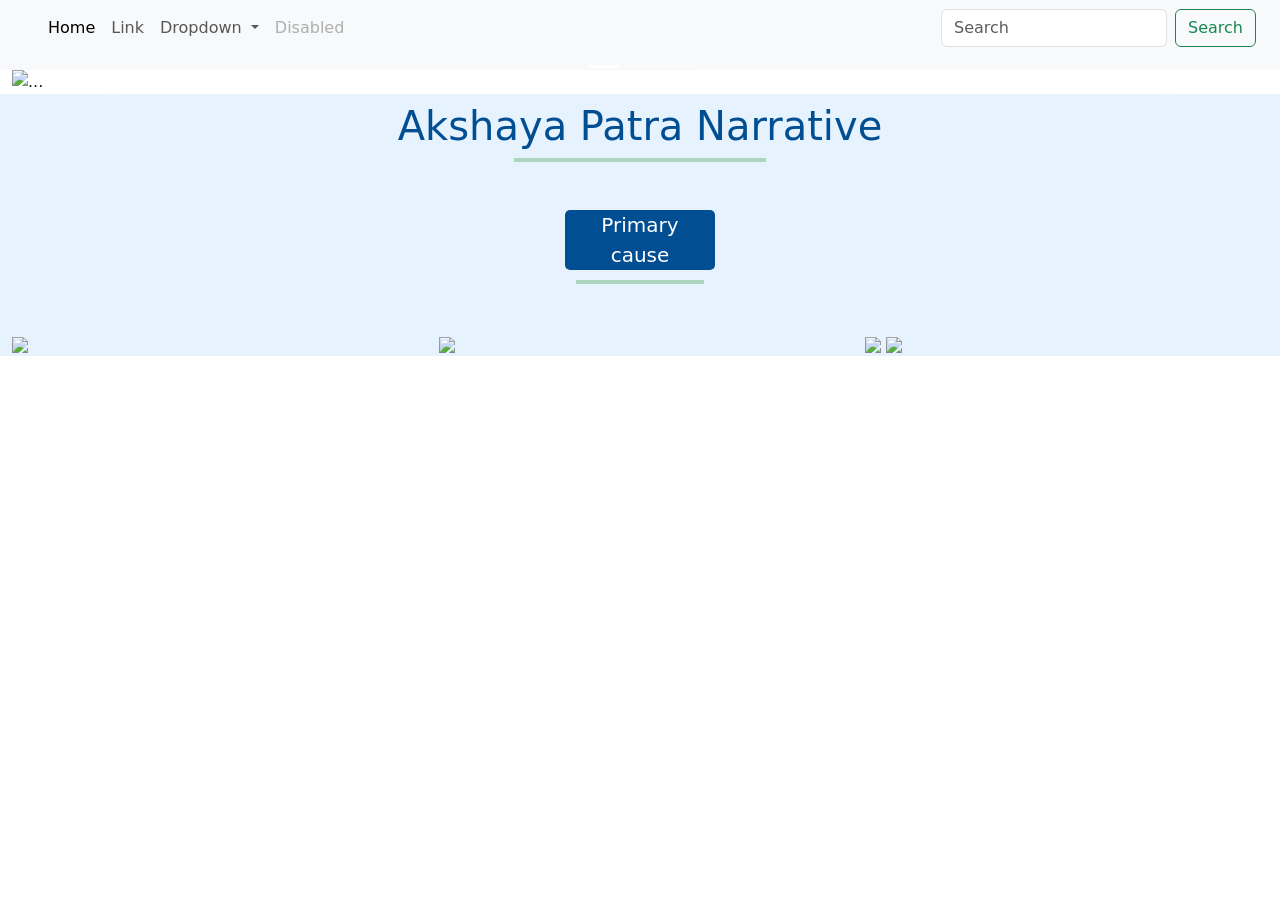
==== index.html @ 9b583ab6 "Add files via upload" ====
<!DOCTYPE html>
<html lang="en">

<head>
    <meta charset="UTF-8">
    <meta name="viewport" content="width=device-width, initial-scale=1.0">
    <title>Document</title>


    <!-- main css file -->
    <link rel="stylesheet" href="style.css">

    <!-- bootstrap css -->
    <link rel="stylesheet" href="	https://cdn.jsdelivr.net/npm/bootstrap@5.3.8/dist/css/bootstrap.min.css">

</head>

<body>
    <div class="container-fluid">

        <!-- header start -->
        <div class="row header">
            <div class="col-sm-12">

                <nav class="navbar navbar-expand-lg bg-body-tertiary">
                    <div class="container-fluid">
                        <a class="navbar-brand" href="index.html">
                            <img src="Images/logo.png" alt="" class="img-fluid">
                        </a>
                        <button class="navbar-toggler" type="button" data-bs-toggle="collapse"
                            data-bs-target="#navbarSupportedContent" aria-controls="navbarSupportedContent"
                            aria-expanded="false" aria-label="Toggle navigation">
                            <span class="navbar-toggler-icon"></span>
                        </button>
                        <div class="collapse navbar-collapse" id="navbarSupportedContent">
                            <ul class="navbar-nav me-auto mb-2 mb-lg-0">
                                <li class="nav-item">
                                    <a class="nav-link active" aria-current="page" href="#">Home</a>
                                </li>
                                <li class="nav-item">
                                    <a class="nav-link" href="#">Link</a>
                                </li>
                                <li class="nav-item dropdown">
                                    <a class="nav-link dropdown-toggle" href="#" role="button" data-bs-toggle="dropdown"
                                        aria-expanded="false">
                                        Dropdown
                                    </a>
                                    <ul class="dropdown-menu">
                                        <li><a class="dropdown-item" href="#">Action</a></li>
                                        <li><a class="dropdown-item" href="#">Another action</a></li>
                                        <li>
                                            <hr class="dropdown-divider">
                                        </li>
                                        <li><a class="dropdown-item" href="#">Something else here</a></li>
                                    </ul>
                                </li>
                                <li class="nav-item">
                                    <a class="nav-link disabled" aria-disabled="true">Disabled</a>
                                </li>
                            </ul>
                            <form class="d-flex" role="search">
                                <input class="form-control me-2" type="search" placeholder="Search"
                                    aria-label="Search" />
                                <button class="btn btn-outline-success" type="submit">Search</button>
                            </form>
                        </div>
                    </div>
                </nav>


            </div>
        </div>
        <!-- header end -->



        <!-- slider start -->
        <div class="row slide-row">
            <div class="col-sm-12">

                <div id="carouselExampleIndicators" class="carousel slide" data-bs-ride="carousel"
                    data-bs-interval="3000">
                    <div class="carousel-indicators">
                        <button type="button" data-bs-target="#carouselExampleIndicators" data-bs-slide-to="0"
                            class="active" aria-current="true" aria-label="Slide 1"></button>
                        <button type="button" data-bs-target="#carouselExampleIndicators" data-bs-slide-to="1"
                            aria-label="Slide 2"></button>
                        <button type="button" data-bs-target="#carouselExampleIndicators" data-bs-slide-to="2"
                            aria-label="Slide 3"></button>
                    </div>
                    <div class="carousel-inner">
                        <div class="carousel-item active">
                            <img src="Images/slide1.jpg" class="d-block w-100 img-fluid" alt="...">
                        </div>
                        <div class="carousel-item">
                            <img src="Images/slide2.jpg" class="d-block w-100 img-fluid" alt="...">
                        </div>
                        <div class="carousel-item">
                            <img src="Images/slide3.jpg" class="d-block w-100 img-fluid" alt="...">
                        </div>
                    </div>
                    <button class="carousel-control-prev" type="button" data-bs-target="#carouselExampleIndicators"
                        data-bs-slide="prev">
                        <span class="carousel-control-prev-icon" aria-hidden="true"></span>
                        <span class="visually-hidden">Previous</span>
                    </button>
                    <button class="carousel-control-next" type="button" data-bs-target="#carouselExampleIndicators"
                        data-bs-slide="next">
                        <span class="carousel-control-next-icon" aria-hidden="true"></span>
                        <span class="visually-hidden">Next</span>
                    </button>
                </div>


            </div>
        </div>
        <!-- slider end -->



        <!-- hero start -->

        <div class="row hero-start">
            <div class="col-sm-12">
                <!-- hero-heading-start -->
                <div class="row my-2">
                    <div class="con-sm-12 hero-heading">
                        <h1>Akshaya Patra Narrative</h1>
                        <hr>
                    </div>
                </div>
                <!-- hero-heading-end -->

                <!-- hero-subheading-start -->

                <div class="row hero-subheading my-5">
                    <span>Primary cause</span>
                    <hr>

                </div>

                <!-- hero-subheading-end -->


                <div class="row">
                    <div class="col-4">
                        <img src="Images/key-food2.png" class="img-fluid">
                    </div>
                    <div class="col-4">
                        <img src="Images/key-circle.png" class="img-fluid">
                    </div>
                    <div class="col-4">
                        <img src="Images/key-sustainability2.png" class="img-fluid">
                        <img src="Images/key-educationmdm2.png" class="img-fluid">
                    </div>
                </div>



            </div>
        </div>
        <!-- hero end -->












    </div>

    <!-- bootstrap js -->
    <script src="https://cdn.jsdelivr.net/npm/bootstrap@5.3.8/dist/js/bootstrap.bundle.min.js"></script>
</body>

</html>
---- style.css ----
*{
    margin: 0;
    padding: 0;
    box-sizing: border-box;
}

.header{
    height: 70px;
    background-color: #F8F9FA;
    box-shadow: 0 0 20px rgba(255,255,255,0.3, green, blue, alpha);
}



/* hero */
.hero-start{
    background-color: #E6F3FF;
}

.hero-heading>h1{
    color: #024E92;
    text-align: center;
}
.hero-heading hr{
    width: 20%;
    margin: 0 auto;
    border: 2px solid green;
}
.hero-subheading{
    display:flex;
    flex-direction: column;
    align-items: center;
    justify-content: center;
}
.hero-subheading>span{
    width: 150px;
    border-radius: 5px;
    text-align: center;
    font-size: 20px;
    background-color: #024E92;
    color: white;
    margin-bottom: 10px;
}
.hero-subheading>hr{
    width: 10%;
    margin: 0 auto;
    border: 2px solid green;
}
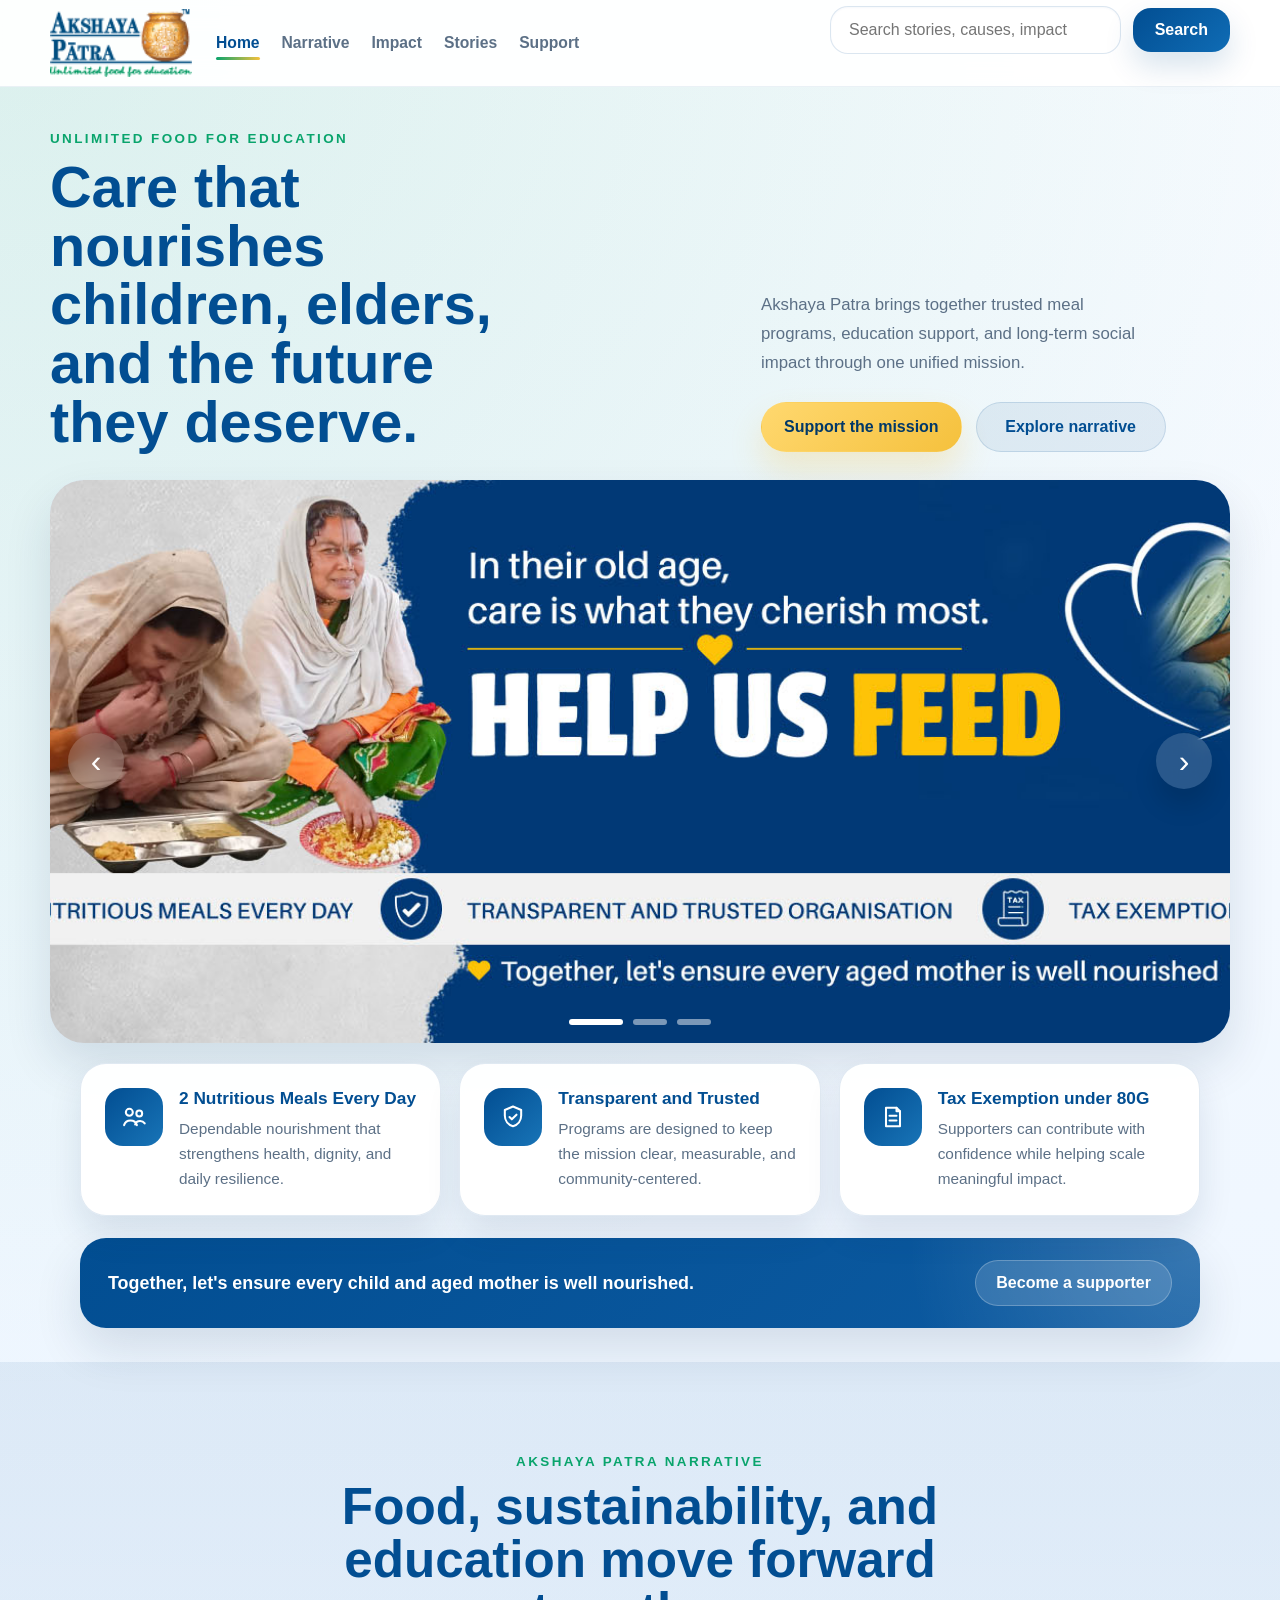
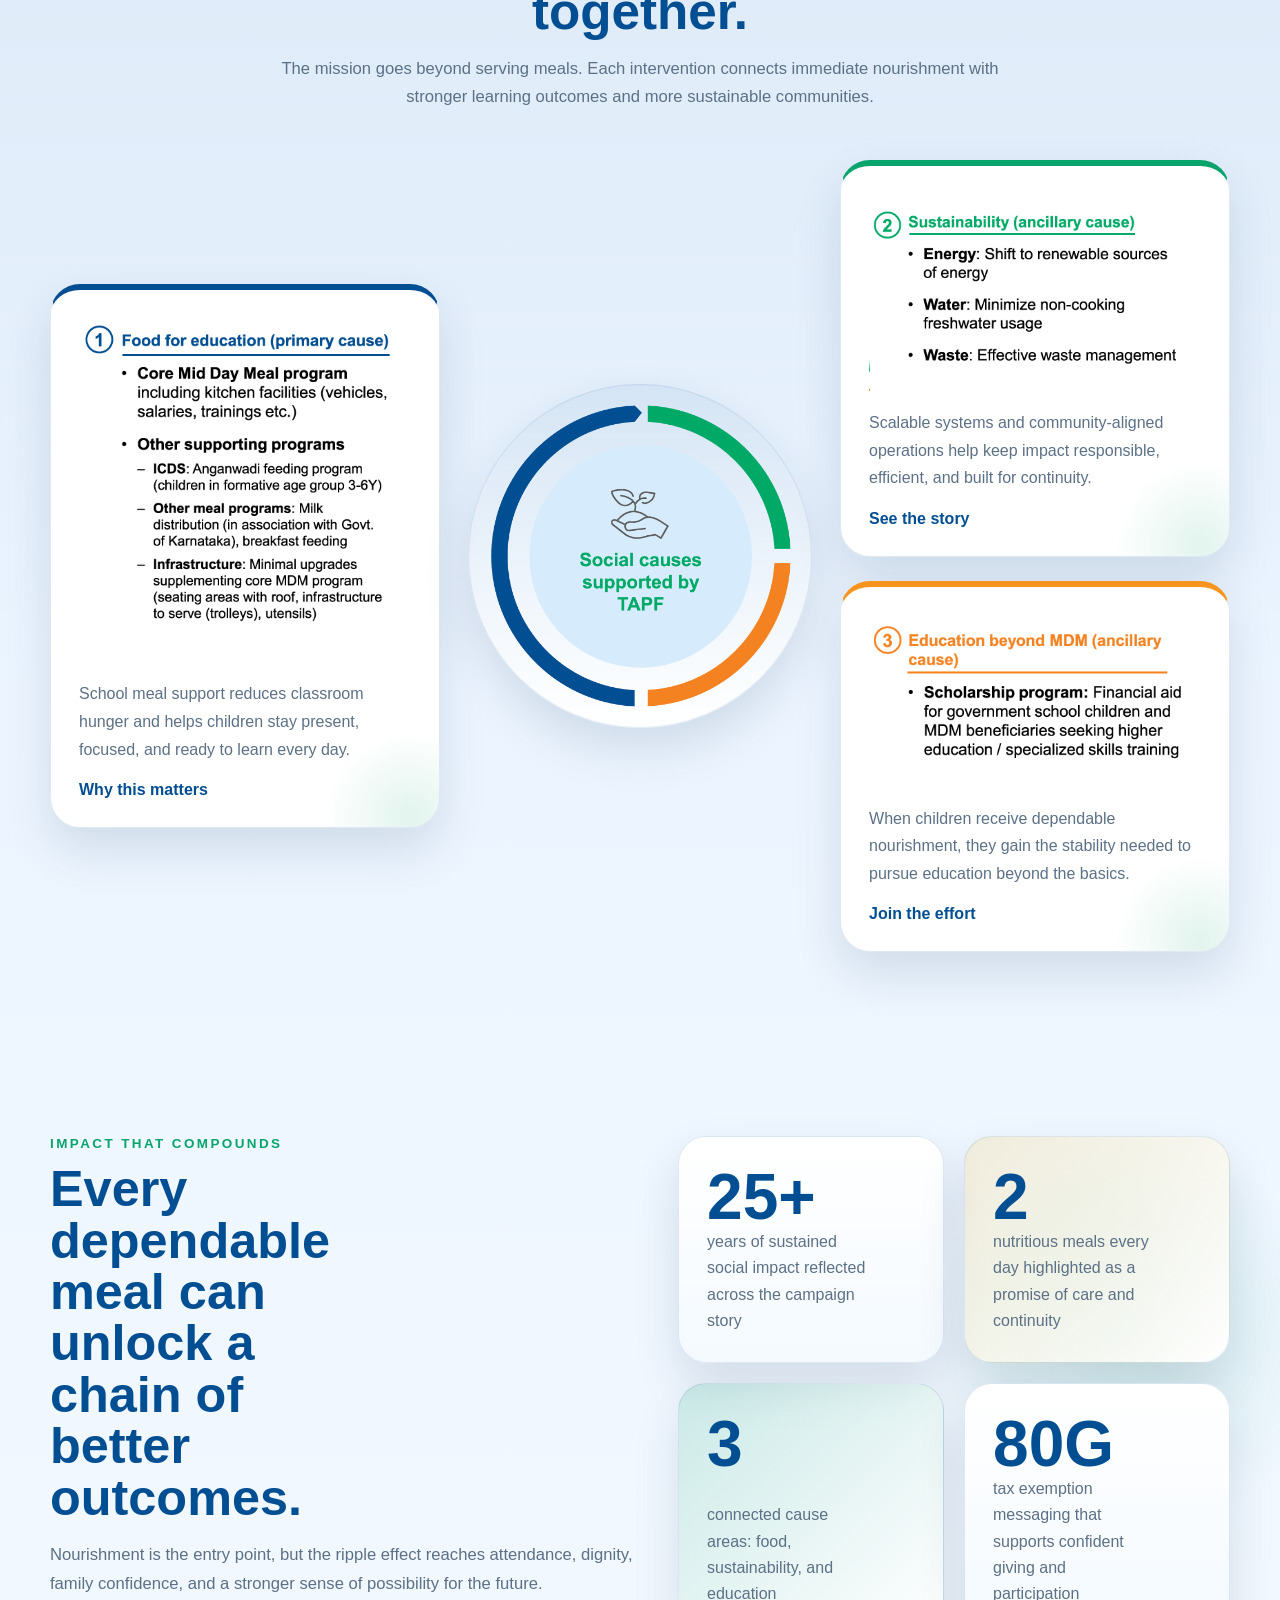
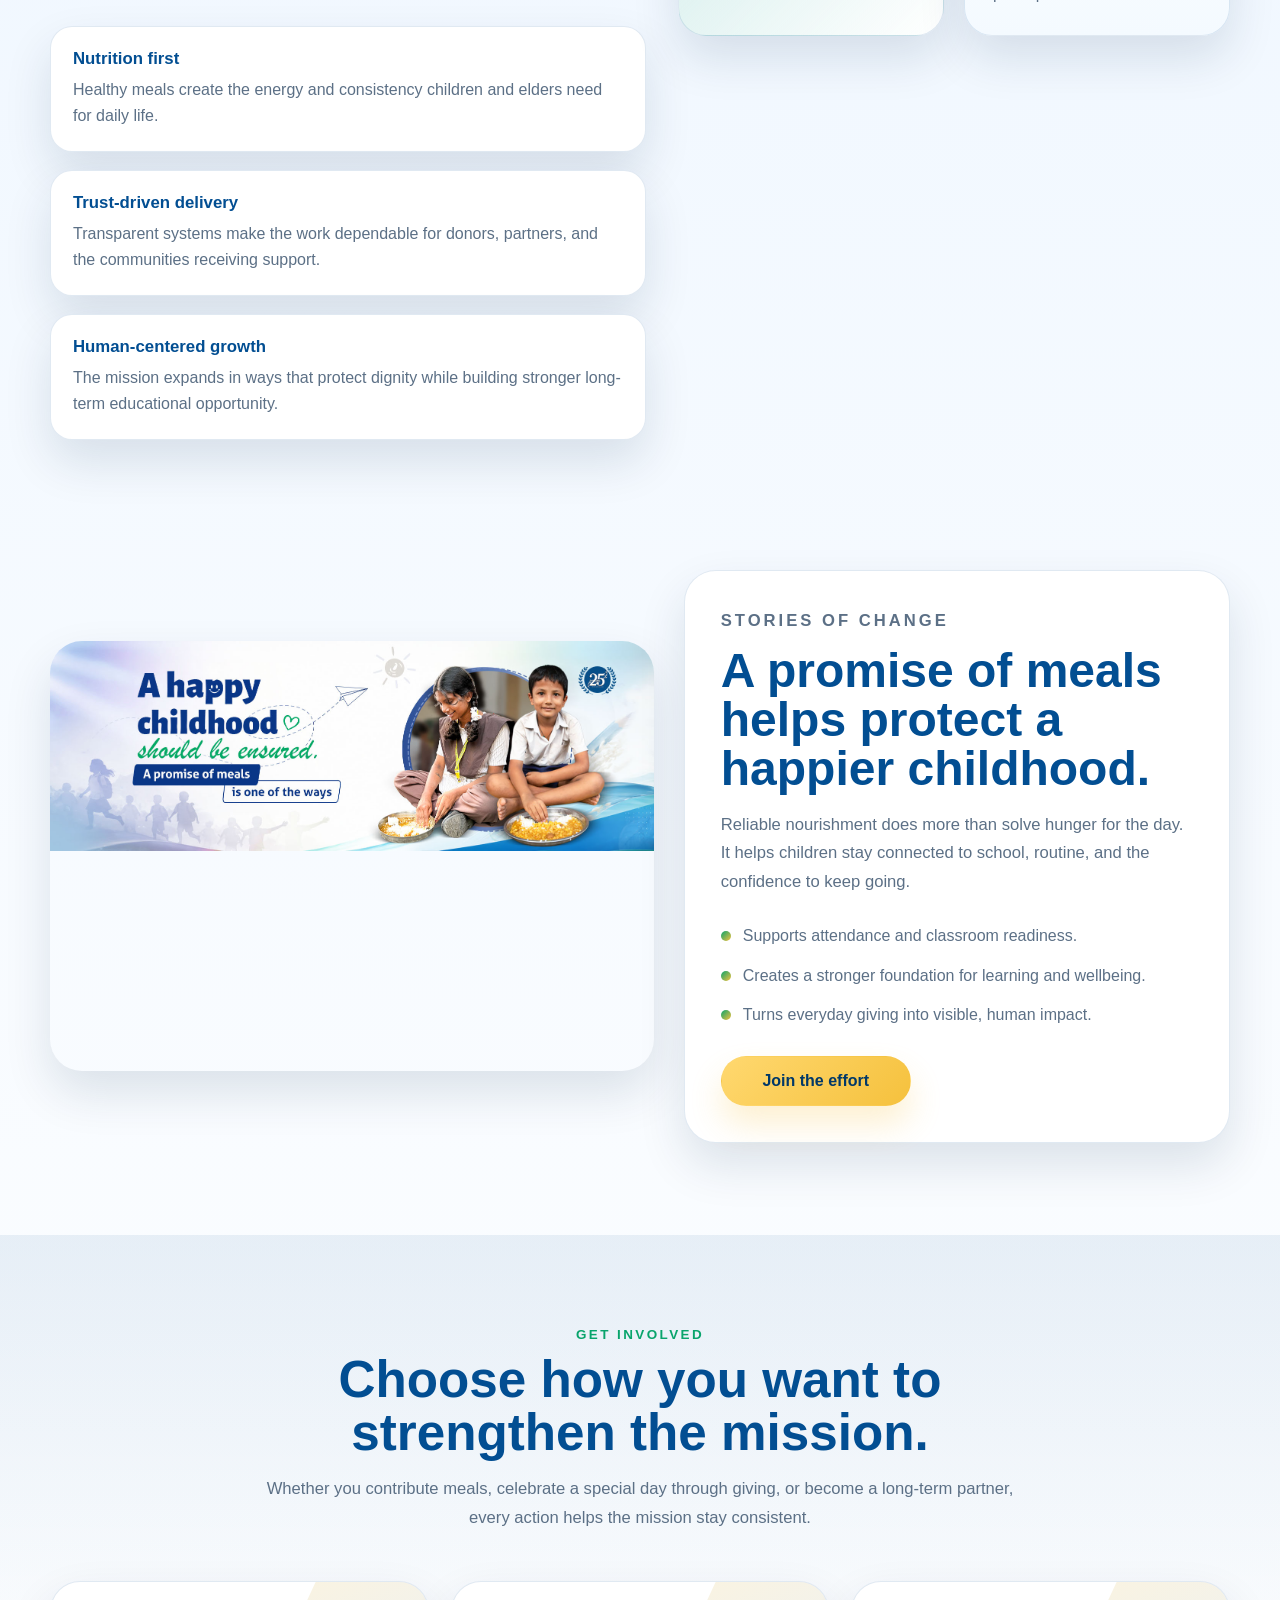
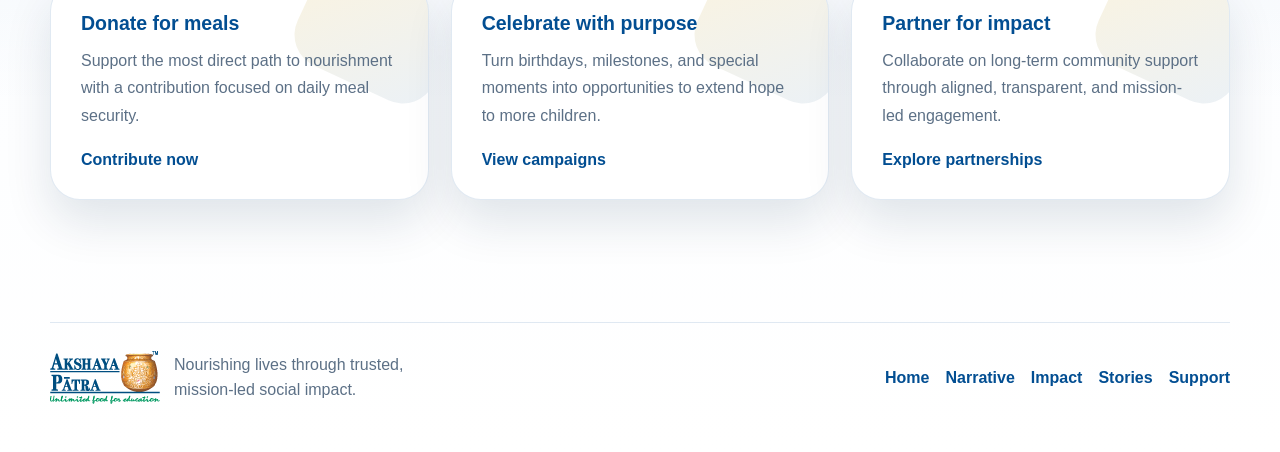
==== commit b99e839e: ".." ====
--- a/index.html
+++ b/index.html
@@ -1,181 +1,314 @@
-<!DOCTYPE html>
-<html lang="en">
-
-<head>
-    <meta charset="UTF-8">
-    <meta name="viewport" content="width=device-width, initial-scale=1.0">
-    <title>Document</title>
-
-
-    <!-- main css file -->
-    <link rel="stylesheet" href="style.css">
-
-    <!-- bootstrap css -->
-    <link rel="stylesheet" href="	https://cdn.jsdelivr.net/npm/bootstrap@5.3.8/dist/css/bootstrap.min.css">
-
-</head>
-
-<body>
-    <div class="container-fluid">
-
-        <!-- header start -->
-        <div class="row header">
-            <div class="col-sm-12">
-
-                <nav class="navbar navbar-expand-lg bg-body-tertiary">
-                    <div class="container-fluid">
-                        <a class="navbar-brand" href="index.html">
-                            <img src="Images/logo.png" alt="" class="img-fluid">
-                        </a>
-                        <button class="navbar-toggler" type="button" data-bs-toggle="collapse"
-                            data-bs-target="#navbarSupportedContent" aria-controls="navbarSupportedContent"
-                            aria-expanded="false" aria-label="Toggle navigation">
-                            <span class="navbar-toggler-icon"></span>
-                        </button>
-                        <div class="collapse navbar-collapse" id="navbarSupportedContent">
-                            <ul class="navbar-nav me-auto mb-2 mb-lg-0">
-                                <li class="nav-item">
-                                    <a class="nav-link active" aria-current="page" href="#">Home</a>
-                                </li>
-                                <li class="nav-item">
-                                    <a class="nav-link" href="#">Link</a>
-                                </li>
-                                <li class="nav-item dropdown">
-                                    <a class="nav-link dropdown-toggle" href="#" role="button" data-bs-toggle="dropdown"
-                                        aria-expanded="false">
-                                        Dropdown
-                                    </a>
-                                    <ul class="dropdown-menu">
-                                        <li><a class="dropdown-item" href="#">Action</a></li>
-                                        <li><a class="dropdown-item" href="#">Another action</a></li>
-                                        <li>
-                                            <hr class="dropdown-divider">
-                                        </li>
-                                        <li><a class="dropdown-item" href="#">Something else here</a></li>
-                                    </ul>
-                                </li>
-                                <li class="nav-item">
-                                    <a class="nav-link disabled" aria-disabled="true">Disabled</a>
-                                </li>
-                            </ul>
-                            <form class="d-flex" role="search">
-                                <input class="form-control me-2" type="search" placeholder="Search"
-                                    aria-label="Search" />
-                                <button class="btn btn-outline-success" type="submit">Search</button>
-                            </form>
-                        </div>
-                    </div>
-                </nav>
-
-
-            </div>
-        </div>
-        <!-- header end -->
-
-
-
-        <!-- slider start -->
-        <div class="row slide-row">
-            <div class="col-sm-12">
-
-                <div id="carouselExampleIndicators" class="carousel slide" data-bs-ride="carousel"
-                    data-bs-interval="3000">
-                    <div class="carousel-indicators">
-                        <button type="button" data-bs-target="#carouselExampleIndicators" data-bs-slide-to="0"
-                            class="active" aria-current="true" aria-label="Slide 1"></button>
-                        <button type="button" data-bs-target="#carouselExampleIndicators" data-bs-slide-to="1"
-                            aria-label="Slide 2"></button>
-                        <button type="button" data-bs-target="#carouselExampleIndicators" data-bs-slide-to="2"
-                            aria-label="Slide 3"></button>
-                    </div>
-                    <div class="carousel-inner">
-                        <div class="carousel-item active">
-                            <img src="Images/slide1.jpg" class="d-block w-100 img-fluid" alt="...">
-                        </div>
-                        <div class="carousel-item">
-                            <img src="Images/slide2.jpg" class="d-block w-100 img-fluid" alt="...">
-                        </div>
-                        <div class="carousel-item">
-                            <img src="Images/slide3.jpg" class="d-block w-100 img-fluid" alt="...">
-                        </div>
-                    </div>
-                    <button class="carousel-control-prev" type="button" data-bs-target="#carouselExampleIndicators"
-                        data-bs-slide="prev">
-                        <span class="carousel-control-prev-icon" aria-hidden="true"></span>
-                        <span class="visually-hidden">Previous</span>
-                    </button>
-                    <button class="carousel-control-next" type="button" data-bs-target="#carouselExampleIndicators"
-                        data-bs-slide="next">
-                        <span class="carousel-control-next-icon" aria-hidden="true"></span>
-                        <span class="visually-hidden">Next</span>
-                    </button>
-                </div>
-
-
-            </div>
-        </div>
-        <!-- slider end -->
-
-
-
-        <!-- hero start -->
-
-        <div class="row hero-start">
-            <div class="col-sm-12">
-                <!-- hero-heading-start -->
-                <div class="row my-2">
-                    <div class="con-sm-12 hero-heading">
-                        <h1>Akshaya Patra Narrative</h1>
-                        <hr>
-                    </div>
-                </div>
-                <!-- hero-heading-end -->
-
-                <!-- hero-subheading-start -->
-
-                <div class="row hero-subheading my-5">
-                    <span>Primary cause</span>
-                    <hr>
-
-                </div>
-
-                <!-- hero-subheading-end -->
-
-
-                <div class="row">
-                    <div class="col-4">
-                        <img src="Images/key-food2.png" class="img-fluid">
-                    </div>
-                    <div class="col-4">
-                        <img src="Images/key-circle.png" class="img-fluid">
-                    </div>
-                    <div class="col-4">
-                        <img src="Images/key-sustainability2.png" class="img-fluid">
-                        <img src="Images/key-educationmdm2.png" class="img-fluid">
-                    </div>
-                </div>
-
-
-
-            </div>
-        </div>
-        <!-- hero end -->
-
-
-
-
-
-
-
-
-
-
-
-
-    </div>
-
-    <!-- bootstrap js -->
-    <script src="https://cdn.jsdelivr.net/npm/bootstrap@5.3.8/dist/js/bootstrap.bundle.min.js"></script>
-</body>
-
-</html>+<!DOCTYPE html>
+<html lang="en">
+<head>
+    <meta charset="UTF-8">
+    <meta name="viewport" content="width=device-width, initial-scale=1.0">
+    <title>Akshaya Patra | Nourishing Futures</title>
+    <link rel="stylesheet" href="style.css">
+</head>
+<body>
+    <div class="page-shell">
+        <header class="site-header">
+            <div class="container header-inner">
+                <a class="brand" href="#home" aria-label="Akshaya Patra home">
+                    <img src="Images/logo.png" alt="Akshaya Patra logo">
+                </a>
+
+                <button class="nav-toggle" type="button" aria-expanded="false" aria-controls="site-menu" aria-label="Toggle navigation">
+                    <span></span>
+                    <span></span>
+                    <span></span>
+                </button>
+
+                <div class="header-panel" id="site-menu">
+                    <nav class="site-nav" aria-label="Primary navigation">
+                        <a class="is-active" href="#home">Home</a>
+                        <a href="#narrative">Narrative</a>
+                        <a href="#impact">Impact</a>
+                        <a href="#stories">Stories</a>
+                        <a href="#support">Support</a>
+                    </nav>
+
+                    <div class="header-tools">
+                        <form class="header-search" id="header-search" role="search">
+                            <label class="sr-only" for="site-search">Search sections</label>
+                            <input id="site-search" name="search" type="search" placeholder="Search stories, causes, impact" autocomplete="off">
+                            <button type="submit">Search</button>
+                        </form>
+                        <p class="search-feedback" id="search-feedback" aria-live="polite"></p>
+                    </div>
+                </div>
+            </div>
+        </header>
+
+        <main>
+            <section class="hero-section" id="home">
+                <div class="container">
+                    <div class="hero-copy">
+                        <div class="hero-copy__text">
+                            <p class="eyebrow">Unlimited food for education</p>
+                            <h1>Care that nourishes children, elders, and the future they deserve.</h1>
+                        </div>
+
+                        <div class="hero-copy__aside">
+                            <p class="lead">
+                                Akshaya Patra brings together trusted meal programs, education support, and long-term social impact through one unified mission.
+                            </p>
+
+                            <div class="hero-actions">
+                                <a class="btn btn-primary" href="#support">Support the mission</a>
+                                <a class="btn btn-secondary" href="#narrative">Explore narrative</a>
+                            </div>
+                        </div>
+                    </div>
+
+                    <div class="hero-stage" aria-label="Campaign highlights">
+                        <article class="hero-slide is-active" data-slide="0">
+                            <img src="Images/slide1.jpg" alt="Akshaya Patra campaign for nourishing elderly mothers with daily meals">
+                        </article>
+                        <article class="hero-slide" data-slide="1">
+                            <img src="Images/slide2.jpg" alt="Children in school uniforms highlighted in an Akshaya Patra support campaign">
+                        </article>
+                        <article class="hero-slide" data-slide="2">
+                            <img src="Images/slide3.jpg" alt="Children receiving a promise of meals in an Akshaya Patra campaign">
+                        </article>
+
+                        <button class="slider-control prev" type="button" data-direction="prev" aria-label="Previous slide">
+                            <span aria-hidden="true">&#8249;</span>
+                        </button>
+                        <button class="slider-control next" type="button" data-direction="next" aria-label="Next slide">
+                            <span aria-hidden="true">&#8250;</span>
+                        </button>
+
+                        <div class="slider-dots" role="tablist" aria-label="Slide navigation">
+                            <button class="is-active" type="button" data-dot="0" aria-label="Go to slide 1" aria-selected="true"></button>
+                            <button type="button" data-dot="1" aria-label="Go to slide 2" aria-selected="false"></button>
+                            <button type="button" data-dot="2" aria-label="Go to slide 3" aria-selected="false"></button>
+                        </div>
+                    </div>
+
+                    <div class="trust-strip">
+                        <article class="trust-item">
+                            <span class="trust-icon" aria-hidden="true">
+                                <svg viewBox="0 0 24 24">
+                                    <circle cx="8" cy="8" r="3"></circle>
+                                    <circle cx="16.5" cy="9" r="2.5"></circle>
+                                    <path d="M3.5 19c.8-2.6 3-4 5.5-4s4.7 1.4 5.5 4"></path>
+                                    <path d="M13 18.5c.5-1.9 2.1-3 4.2-3 1.6 0 3 .6 4 2"></path>
+                                </svg>
+                            </span>
+                            <div>
+                                <h3>2 Nutritious Meals Every Day</h3>
+                                <p>Dependable nourishment that strengthens health, dignity, and daily resilience.</p>
+                            </div>
+                        </article>
+
+                        <article class="trust-item">
+                            <span class="trust-icon" aria-hidden="true">
+                                <svg viewBox="0 0 24 24">
+                                    <path d="M12 3l7 3v5c0 4.1-2.8 7.7-7 8.9-4.2-1.2-7-4.8-7-8.9V6l7-3z"></path>
+                                    <path d="M9 12l2 2 4-4"></path>
+                                </svg>
+                            </span>
+                            <div>
+                                <h3>Transparent and Trusted</h3>
+                                <p>Programs are designed to keep the mission clear, measurable, and community-centered.</p>
+                            </div>
+                        </article>
+
+                        <article class="trust-item">
+                            <span class="trust-icon" aria-hidden="true">
+                                <svg viewBox="0 0 24 24">
+                                    <path d="M6 4h9l3 3v13H6z"></path>
+                                    <path d="M15 4v3h3"></path>
+                                    <path d="M9 11h6"></path>
+                                    <path d="M9 15h6"></path>
+                                </svg>
+                            </span>
+                            <div>
+                                <h3>Tax Exemption under 80G</h3>
+                                <p>Supporters can contribute with confidence while helping scale meaningful impact.</p>
+                            </div>
+                        </article>
+                    </div>
+
+                    <div class="mission-banner">
+                        <p>Together, let&apos;s ensure every child and aged mother is well nourished.</p>
+                        <a class="mission-link" href="#support">Become a supporter</a>
+                    </div>
+                </div>
+            </section>
+
+            <section class="narrative-section" id="narrative">
+                <div class="container">
+                    <div class="section-intro centered">
+                        <p class="eyebrow">Akshaya Patra Narrative</p>
+                        <h2>Food, sustainability, and education move forward together.</h2>
+                        <p>
+                            The mission goes beyond serving meals. Each intervention connects immediate nourishment with stronger learning outcomes and more sustainable communities.
+                        </p>
+                    </div>
+
+                    <div class="narrative-layout">
+                        <article class="narrative-card narrative-card--primary">
+                            <img src="Images/key-food2.png" alt="Food for education primary cause">
+                            <p>
+                                School meal support reduces classroom hunger and helps children stay present, focused, and ready to learn every day.
+                            </p>
+                            <a href="#impact">Why this matters</a>
+                        </article>
+
+                        <div class="narrative-orbit">
+                            <img src="Images/key-circle.png" alt="Social causes supported by TAPF">
+                        </div>
+
+                        <div class="narrative-stack">
+                            <article class="narrative-card narrative-card--green">
+                                <img src="Images/key-sustainability2.png" alt="Sustainability ancillary cause">
+                                <p>
+                                    Scalable systems and community-aligned operations help keep impact responsible, efficient, and built for continuity.
+                                </p>
+                                <a href="#stories">See the story</a>
+                            </article>
+
+                            <article class="narrative-card narrative-card--gold">
+                                <img src="Images/key-educationmdm2.png" alt="Education beyond mid-day meal ancillary cause">
+                                <p>
+                                    When children receive dependable nourishment, they gain the stability needed to pursue education beyond the basics.
+                                </p>
+                                <a href="#support">Join the effort</a>
+                            </article>
+                        </div>
+                    </div>
+                </div>
+            </section>
+
+            <section class="impact-section" id="impact">
+                <div class="container impact-grid">
+                    <div class="impact-copy">
+                        <p class="eyebrow">Impact that compounds</p>
+                        <h2>Every dependable meal can unlock a chain of better outcomes.</h2>
+                        <p>
+                            Nourishment is the entry point, but the ripple effect reaches attendance, dignity, family confidence, and a stronger sense of possibility for the future.
+                        </p>
+
+                        <div class="impact-points">
+                            <article class="impact-point">
+                                <strong>Nutrition first</strong>
+                                <p>Healthy meals create the energy and consistency children and elders need for daily life.</p>
+                            </article>
+
+                            <article class="impact-point">
+                                <strong>Trust-driven delivery</strong>
+                                <p>Transparent systems make the work dependable for donors, partners, and the communities receiving support.</p>
+                            </article>
+
+                            <article class="impact-point">
+                                <strong>Human-centered growth</strong>
+                                <p>The mission expands in ways that protect dignity while building stronger long-term educational opportunity.</p>
+                            </article>
+                        </div>
+                    </div>
+
+                    <div class="stats-grid">
+                        <article class="stat-card">
+                            <strong>25+</strong>
+                            <span>years of sustained social impact reflected across the campaign story</span>
+                        </article>
+
+                        <article class="stat-card stat-card--accent">
+                            <strong>2</strong>
+                            <span>nutritious meals every day highlighted as a promise of care and continuity</span>
+                        </article>
+
+                        <article class="stat-card stat-card--green">
+                            <strong>3</strong>
+                            <span>connected cause areas: food, sustainability, and education</span>
+                        </article>
+
+                        <article class="stat-card">
+                            <strong>80G</strong>
+                            <span>tax exemption messaging that supports confident giving and participation</span>
+                        </article>
+                    </div>
+                </div>
+            </section>
+
+            <section class="promise-section" id="stories">
+                <div class="container promise-grid">
+                    <div class="promise-visual">
+                        <img src="Images/slide3.jpg" alt="Children being supported through a promise of meals campaign">
+                    </div>
+
+                    <div class="promise-copy">
+                        <p class="eyebrow">Stories of change</p>
+                        <h2>A promise of meals helps protect a happier childhood.</h2>
+                        <p>
+                            Reliable nourishment does more than solve hunger for the day. It helps children stay connected to school, routine, and the confidence to keep going.
+                        </p>
+
+                        <ul class="promise-list">
+                            <li>Supports attendance and classroom readiness.</li>
+                            <li>Creates a stronger foundation for learning and wellbeing.</li>
+                            <li>Turns everyday giving into visible, human impact.</li>
+                        </ul>
+
+                        <a class="btn btn-primary" href="#support">Join the effort</a>
+                    </div>
+                </div>
+            </section>
+
+            <section class="support-section" id="support">
+                <div class="container">
+                    <div class="section-intro centered">
+                        <p class="eyebrow">Get involved</p>
+                        <h2>Choose how you want to strengthen the mission.</h2>
+                        <p>
+                            Whether you contribute meals, celebrate a special day through giving, or become a long-term partner, every action helps the mission stay consistent.
+                        </p>
+                    </div>
+
+                    <div class="support-grid">
+                        <article class="support-card">
+                            <h3>Donate for meals</h3>
+                            <p>Support the most direct path to nourishment with a contribution focused on daily meal security.</p>
+                            <a href="#home">Contribute now</a>
+                        </article>
+
+                        <article class="support-card">
+                            <h3>Celebrate with purpose</h3>
+                            <p>Turn birthdays, milestones, and special moments into opportunities to extend hope to more children.</p>
+                            <a href="#stories">View campaigns</a>
+                        </article>
+
+                        <article class="support-card">
+                            <h3>Partner for impact</h3>
+                            <p>Collaborate on long-term community support through aligned, transparent, and mission-led engagement.</p>
+                            <a href="#impact">Explore partnerships</a>
+                        </article>
+                    </div>
+                </div>
+            </section>
+        </main>
+
+        <footer class="footer">
+            <div class="container footer-inner">
+                <div class="footer-brand">
+                    <img src="Images/logo.png" alt="Akshaya Patra logo">
+                    <p>Nourishing lives through trusted, mission-led social impact.</p>
+                </div>
+
+                <div class="footer-links">
+                    <a href="#home">Home</a>
+                    <a href="#narrative">Narrative</a>
+                    <a href="#impact">Impact</a>
+                    <a href="#stories">Stories</a>
+                    <a href="#support">Support</a>
+                </div>
+            </div>
+        </footer>
+    </div>
+
+    <script src="script.js"></script>
+</body>
+</html>
--- a/style.css
+++ b/style.css
@@ -1,48 +1,1036 @@
-*{
-    margin: 0;
-    padding: 0;
-    box-sizing: border-box;
-}
-
-.header{
-    height: 70px;
-    background-color: #F8F9FA;
-    box-shadow: 0 0 20px rgba(255,255,255,0.3, green, blue, alpha);
-}
-
-
-
-/* hero */
-.hero-start{
-    background-color: #E6F3FF;
-}
-
-.hero-heading>h1{
-    color: #024E92;
-    text-align: center;
-}
-.hero-heading hr{
-    width: 20%;
-    margin: 0 auto;
-    border: 2px solid green;
-}
-.hero-subheading{
-    display:flex;
-    flex-direction: column;
-    align-items: center;
-    justify-content: center;
-}
-.hero-subheading>span{
-    width: 150px;
-    border-radius: 5px;
-    text-align: center;
-    font-size: 20px;
-    background-color: #024E92;
-    color: white;
-    margin-bottom: 10px;
-}
-.hero-subheading>hr{
-    width: 10%;
-    margin: 0 auto;
-    border: 2px solid green;
-}+:root {
+    --navy: #024e92;
+    --navy-dark: #013868;
+    --emerald: #09a46c;
+    --gold: #f5c13d;
+    --orange: #f7941d;
+    --ink: #17314f;
+    --muted: #5c7086;
+    --mist: #e7f3ff;
+    --paper: #fffdfa;
+    --line: rgba(2, 78, 146, 0.12);
+    --shadow: 0 22px 48px rgba(9, 38, 76, 0.12);
+}
+
+* {
+    box-sizing: border-box;
+}
+
+html {
+    scroll-behavior: smooth;
+}
+
+body {
+    margin: 0;
+    font-family: "Segoe UI", "Trebuchet MS", sans-serif;
+    color: var(--ink);
+    background:
+        radial-gradient(circle at top left, rgba(9, 164, 108, 0.12), transparent 26%),
+        linear-gradient(180deg, #f8fbff 0%, #eaf4ff 40%, #ffffff 100%);
+}
+
+img {
+    display: block;
+    max-width: 100%;
+}
+
+a {
+    color: inherit;
+    text-decoration: none;
+}
+
+button,
+input {
+    font: inherit;
+}
+
+.page-shell {
+    overflow: hidden;
+}
+
+.container {
+    width: min(1180px, calc(100% - 32px));
+    margin: 0 auto;
+}
+
+.sr-only {
+    position: absolute;
+    width: 1px;
+    height: 1px;
+    padding: 0;
+    margin: -1px;
+    overflow: hidden;
+    clip: rect(0, 0, 0, 0);
+    border: 0;
+}
+
+.site-header {
+    position: sticky;
+    top: 0;
+    z-index: 30;
+    background: rgba(255, 255, 255, 0.94);
+    backdrop-filter: blur(14px);
+    border-bottom: 1px solid rgba(2, 78, 146, 0.08);
+}
+
+.header-inner {
+    display: flex;
+    align-items: center;
+    gap: 24px;
+    min-height: 86px;
+}
+
+.brand {
+    flex-shrink: 0;
+}
+
+.brand img {
+    width: 142px;
+}
+
+.header-panel {
+    display: flex;
+    align-items: center;
+    justify-content: space-between;
+    gap: 24px;
+    flex: 1;
+}
+
+.site-nav {
+    display: flex;
+    align-items: center;
+    gap: 22px;
+}
+
+.site-nav a {
+    position: relative;
+    padding: 10px 0;
+    font-size: 0.98rem;
+    font-weight: 700;
+    color: var(--muted);
+    transition: color 0.3s ease;
+}
+
+.site-nav a::after {
+    content: "";
+    position: absolute;
+    left: 0;
+    bottom: 2px;
+    width: 100%;
+    height: 3px;
+    border-radius: 999px;
+    background: linear-gradient(90deg, var(--emerald), var(--gold));
+    transform: scaleX(0);
+    transform-origin: left;
+    transition: transform 0.3s ease;
+}
+
+.site-nav a:hover,
+.site-nav a.is-active {
+    color: var(--navy);
+}
+
+.site-nav a:hover::after,
+.site-nav a.is-active::after {
+    transform: scaleX(1);
+}
+
+.header-tools {
+    display: grid;
+    gap: 8px;
+    min-width: min(400px, 100%);
+}
+
+.header-search {
+    display: flex;
+    gap: 12px;
+    align-items: center;
+}
+
+.header-search input {
+    width: 100%;
+    padding: 14px 18px;
+    border: 1px solid rgba(2, 78, 146, 0.14);
+    border-radius: 18px;
+    background: #ffffff;
+    color: var(--ink);
+    box-shadow: inset 0 1px 2px rgba(2, 78, 146, 0.04);
+    transition: border-color 0.25s ease, box-shadow 0.25s ease;
+}
+
+.header-search input:focus {
+    outline: none;
+    border-color: rgba(2, 78, 146, 0.42);
+    box-shadow: 0 0 0 4px rgba(2, 78, 146, 0.08);
+}
+
+.header-search button,
+.btn,
+.mission-link {
+    transition: transform 0.25s ease, box-shadow 0.25s ease, background 0.25s ease;
+}
+
+.header-search button {
+    flex-shrink: 0;
+    padding: 13px 22px;
+    border: 0;
+    border-radius: 18px;
+    font-weight: 700;
+    color: #ffffff;
+    background: linear-gradient(135deg, var(--navy), #0f6cb5);
+    box-shadow: 0 14px 30px rgba(2, 78, 146, 0.16);
+    cursor: pointer;
+}
+
+.header-search button:hover,
+.btn:hover,
+.mission-link:hover {
+    transform: translateY(-2px);
+}
+
+.search-feedback {
+    min-height: 1.2em;
+    margin: 0;
+    color: var(--emerald);
+    font-size: 0.92rem;
+}
+
+.nav-toggle {
+    display: none;
+    width: 52px;
+    height: 52px;
+    border: 1px solid rgba(2, 78, 146, 0.14);
+    border-radius: 16px;
+    background: #ffffff;
+    padding: 0;
+    cursor: pointer;
+}
+
+.nav-toggle span {
+    display: block;
+    width: 22px;
+    height: 2px;
+    margin: 5px auto;
+    border-radius: 999px;
+    background: var(--navy);
+}
+
+.hero-section {
+    padding: 44px 0 34px;
+}
+
+.hero-copy {
+    display: grid;
+    grid-template-columns: minmax(0, 1.18fr) minmax(300px, 0.82fr);
+    gap: 24px 36px;
+    align-items: end;
+    margin-bottom: 28px;
+}
+
+.hero-copy__text {
+    max-width: 760px;
+}
+
+.hero-copy__aside {
+    display: grid;
+    gap: 24px;
+    justify-items: flex-start;
+}
+
+.eyebrow {
+    margin: 0 0 12px;
+    color: var(--emerald);
+    font-size: 0.84rem;
+    font-weight: 800;
+    letter-spacing: 0.18em;
+    text-transform: uppercase;
+}
+
+.hero-copy h1,
+.section-intro h2,
+.impact-copy h2,
+.promise-copy h2 {
+    margin: 0;
+    font-family: "Trebuchet MS", "Gill Sans MT", sans-serif;
+    line-height: 1.02;
+    color: var(--navy);
+}
+
+.hero-copy h1 {
+    font-size: clamp(2.2rem, 4.5vw, 4.2rem);
+    max-width: 14ch;
+}
+
+.lead {
+    margin: 0;
+    max-width: 42ch;
+    font-size: 1.05rem;
+    line-height: 1.72;
+    color: var(--muted);
+}
+
+.hero-actions {
+    display: flex;
+    gap: 14px;
+    flex-wrap: wrap;
+    justify-content: flex-start;
+}
+
+.btn {
+    display: inline-flex;
+    align-items: center;
+    justify-content: center;
+    min-width: 190px;
+    padding: 15px 22px;
+    border-radius: 999px;
+    border: 1px solid transparent;
+    font-weight: 800;
+}
+
+.btn-primary {
+    color: var(--navy-dark);
+    background: linear-gradient(135deg, #ffd86f, var(--gold));
+    box-shadow: 0 18px 32px rgba(245, 193, 61, 0.24);
+}
+
+.btn-secondary {
+    color: var(--navy);
+    background: rgba(2, 78, 146, 0.08);
+    border-color: rgba(2, 78, 146, 0.14);
+}
+
+.hero-stage {
+    position: relative;
+    min-height: clamp(340px, 44vw, 640px);
+    overflow: hidden;
+    border-radius: 34px;
+    background: #dcecff;
+    box-shadow: var(--shadow);
+}
+
+.hero-slide {
+    position: absolute;
+    inset: 0;
+    opacity: 0;
+    transform: scale(1.03);
+    transition: opacity 0.75s ease, transform 4.8s ease;
+}
+
+.hero-slide.is-active {
+    opacity: 1;
+    transform: scale(1);
+    z-index: 1;
+}
+
+.hero-slide img {
+    width: 100%;
+    height: 100%;
+    object-fit: cover;
+}
+
+.slider-control {
+    position: absolute;
+    top: 50%;
+    z-index: 3;
+    width: 56px;
+    height: 56px;
+    border: 0;
+    border-radius: 50%;
+    background: rgba(255, 255, 255, 0.16);
+    color: #ffffff;
+    cursor: pointer;
+    transform: translateY(-50%);
+    backdrop-filter: blur(10px);
+    box-shadow: 0 18px 24px rgba(0, 0, 0, 0.12);
+}
+
+.slider-control span {
+    font-size: 2rem;
+    line-height: 1;
+}
+
+.slider-control:hover {
+    background: rgba(255, 255, 255, 0.28);
+}
+
+.slider-control.prev {
+    left: 18px;
+}
+
+.slider-control.next {
+    right: 18px;
+}
+
+.slider-dots {
+    position: absolute;
+    left: 50%;
+    bottom: 18px;
+    z-index: 3;
+    display: flex;
+    gap: 10px;
+    transform: translateX(-50%);
+}
+
+.slider-dots button {
+    width: 34px;
+    height: 6px;
+    border: 0;
+    border-radius: 999px;
+    background: rgba(255, 255, 255, 0.48);
+    cursor: pointer;
+    transition: width 0.25s ease, background 0.25s ease;
+}
+
+.slider-dots button.is-active {
+    width: 54px;
+    background: #ffffff;
+}
+
+.trust-strip {
+    position: relative;
+    z-index: 4;
+    display: grid;
+    grid-template-columns: repeat(3, minmax(0, 1fr));
+    gap: 18px;
+    width: min(1120px, calc(100% - 24px));
+    margin: 20px auto 0;
+}
+
+.trust-item {
+    display: flex;
+    gap: 16px;
+    align-items: flex-start;
+    padding: 24px;
+    border: 1px solid var(--line);
+    border-radius: 26px;
+    background: rgba(255, 255, 255, 0.96);
+    box-shadow: 0 18px 34px rgba(9, 38, 76, 0.1);
+}
+
+.trust-icon {
+    display: grid;
+    place-items: center;
+    flex-shrink: 0;
+    width: 58px;
+    height: 58px;
+    border-radius: 18px;
+    color: #ffffff;
+    background: linear-gradient(135deg, var(--navy), #1874b7);
+}
+
+.trust-icon svg {
+    width: 28px;
+    height: 28px;
+    fill: none;
+    stroke: currentColor;
+    stroke-linecap: round;
+    stroke-linejoin: round;
+    stroke-width: 1.75;
+}
+
+.trust-item h3 {
+    margin: 0 0 8px;
+    font-size: 1.08rem;
+    color: var(--navy);
+}
+
+.trust-item p {
+    margin: 0;
+    color: var(--muted);
+    line-height: 1.62;
+    font-size: 0.96rem;
+}
+
+.mission-banner {
+    display: flex;
+    justify-content: space-between;
+    align-items: center;
+    gap: 18px;
+    width: min(1120px, calc(100% - 24px));
+    margin: 22px auto 0;
+    padding: 22px 28px;
+    border-radius: 26px;
+    color: #ffffff;
+    background:
+        radial-gradient(circle at top right, rgba(255, 255, 255, 0.18), transparent 26%),
+        linear-gradient(135deg, var(--navy), #0d5ba2);
+    box-shadow: var(--shadow);
+}
+
+.mission-banner p {
+    margin: 0;
+    font-size: 1.12rem;
+    font-weight: 700;
+}
+
+.mission-link {
+    display: inline-flex;
+    align-items: center;
+    justify-content: center;
+    padding: 13px 20px;
+    border-radius: 999px;
+    border: 1px solid rgba(255, 255, 255, 0.24);
+    background: rgba(255, 255, 255, 0.14);
+    font-weight: 700;
+}
+
+section {
+    padding: 92px 0;
+}
+
+.section-intro {
+    max-width: 760px;
+}
+
+.centered {
+    margin: 0 auto 48px;
+    text-align: center;
+}
+
+.section-intro h2 {
+    font-size: clamp(2rem, 4vw, 3.35rem);
+    margin-bottom: 16px;
+}
+
+.section-intro p:last-child,
+.impact-copy > p:last-of-type,
+.promise-copy p {
+    color: var(--muted);
+    line-height: 1.72;
+    font-size: 1.04rem;
+}
+
+.narrative-section {
+    background: linear-gradient(180deg, rgba(2, 78, 146, 0.08), rgba(255, 255, 255, 0) 72%);
+}
+
+.narrative-layout {
+    display: grid;
+    grid-template-columns: 1.02fr 0.9fr 1.02fr;
+    gap: 28px;
+    align-items: center;
+}
+
+.narrative-card,
+.impact-point,
+.stat-card,
+.promise-copy,
+.support-card {
+    background: #ffffff;
+    border: 1px solid var(--line);
+    box-shadow: var(--shadow);
+}
+
+.narrative-card {
+    position: relative;
+    overflow: hidden;
+    min-height: 288px;
+    padding: 28px;
+    border-radius: 30px;
+}
+
+.narrative-card::before {
+    content: "";
+    position: absolute;
+    right: -56px;
+    bottom: -74px;
+    width: 170px;
+    height: 170px;
+    border-radius: 50%;
+    background: radial-gradient(circle, rgba(9, 164, 108, 0.12), transparent 70%);
+}
+
+.narrative-card img {
+    width: min(100%, 420px);
+    margin-bottom: 18px;
+}
+
+.narrative-card p {
+    position: relative;
+    z-index: 1;
+    margin: 0 0 18px;
+    color: var(--muted);
+    line-height: 1.72;
+}
+
+.narrative-card a {
+    position: relative;
+    z-index: 1;
+    color: var(--navy);
+    font-weight: 800;
+}
+
+.narrative-card--primary {
+    border-top: 6px solid var(--navy);
+}
+
+.narrative-card--green {
+    border-top: 6px solid var(--emerald);
+}
+
+.narrative-card--gold {
+    border-top: 6px solid var(--orange);
+}
+
+.narrative-orbit {
+    aspect-ratio: 1;
+    display: grid;
+    place-items: center;
+    padding: 20px;
+    border-radius: 50%;
+    background: linear-gradient(180deg, rgba(2, 78, 146, 0.07), rgba(255, 255, 255, 0.96));
+    box-shadow: inset 0 0 0 1px rgba(2, 78, 146, 0.1), var(--shadow);
+}
+
+.narrative-stack {
+    display: grid;
+    gap: 24px;
+}
+
+.impact-section {
+    position: relative;
+}
+
+.impact-section::before {
+    content: "";
+    position: absolute;
+    right: -60px;
+    top: 80px;
+    width: 420px;
+    height: 420px;
+    border-radius: 50%;
+    background: radial-gradient(circle, rgba(9, 164, 108, 0.12), transparent 68%);
+    pointer-events: none;
+}
+
+.impact-grid {
+    position: relative;
+    z-index: 1;
+    display: grid;
+    grid-template-columns: 1.08fr 1fr;
+    gap: 32px;
+    align-items: start;
+}
+
+.impact-copy h2 {
+    font-size: clamp(2rem, 4vw, 3.15rem);
+    max-width: 12ch;
+    margin: 0 0 18px;
+}
+
+.impact-points {
+    display: grid;
+    gap: 18px;
+    margin-top: 28px;
+}
+
+.impact-point {
+    padding: 22px;
+    border-radius: 22px;
+}
+
+.impact-point strong {
+    display: block;
+    margin-bottom: 8px;
+    color: var(--navy);
+    font-size: 1.05rem;
+}
+
+.impact-point p {
+    margin: 0;
+    color: var(--muted);
+    line-height: 1.62;
+}
+
+.stats-grid {
+    display: grid;
+    grid-template-columns: repeat(2, minmax(0, 1fr));
+    gap: 20px;
+}
+
+.stat-card {
+    display: flex;
+    flex-direction: column;
+    justify-content: space-between;
+    min-height: 182px;
+    padding: 28px;
+    border-radius: 28px;
+    background: linear-gradient(180deg, #ffffff, #f4faff);
+}
+
+.stat-card strong {
+    font-family: "Trebuchet MS", "Gill Sans MT", sans-serif;
+    font-size: clamp(2.8rem, 5vw, 4.2rem);
+    line-height: 1;
+    color: var(--navy);
+}
+
+.stat-card span {
+    max-width: 18ch;
+    color: var(--muted);
+    line-height: 1.64;
+}
+
+.stat-card--accent {
+    background: linear-gradient(135deg, rgba(245, 193, 61, 0.18), rgba(255, 255, 255, 0.96));
+}
+
+.stat-card--green {
+    background: linear-gradient(135deg, rgba(9, 164, 108, 0.16), rgba(255, 255, 255, 0.96));
+}
+
+.promise-section {
+    padding-top: 38px;
+}
+
+.promise-grid {
+    display: grid;
+    grid-template-columns: 1.05fr 0.95fr;
+    gap: 30px;
+    align-items: center;
+}
+
+.promise-visual {
+    min-height: 430px;
+    overflow: hidden;
+    border-radius: 32px;
+    box-shadow: var(--shadow);
+}
+
+.promise-visual img {
+    width: 100%;
+    height: 100%;
+    object-fit: cover;
+}
+
+.promise-copy {
+    padding: 36px;
+    border-radius: 32px;
+}
+
+.promise-copy h2 {
+    font-size: clamp(2rem, 4vw, 3rem);
+    margin-bottom: 16px;
+}
+
+.promise-list {
+    margin: 26px 0 0;
+    padding: 0;
+    list-style: none;
+    display: grid;
+    gap: 14px;
+}
+
+.promise-list li {
+    display: flex;
+    gap: 12px;
+    align-items: flex-start;
+    color: var(--muted);
+    line-height: 1.62;
+}
+
+.promise-list li::before {
+    content: "";
+    flex-shrink: 0;
+    width: 10px;
+    height: 10px;
+    margin-top: 8px;
+    border-radius: 50%;
+    background: linear-gradient(135deg, var(--emerald), var(--gold));
+}
+
+.promise-copy .btn {
+    margin-top: 28px;
+}
+
+.support-section {
+    background: linear-gradient(180deg, rgba(2, 78, 146, 0.08), rgba(255, 255, 255, 0) 72%);
+}
+
+.support-grid {
+    display: grid;
+    grid-template-columns: repeat(3, minmax(0, 1fr));
+    gap: 22px;
+    margin-top: 40px;
+}
+
+.support-card {
+    position: relative;
+    overflow: hidden;
+    padding: 30px;
+    border-radius: 30px;
+}
+
+.support-card::after {
+    content: "";
+    position: absolute;
+    top: -42px;
+    right: -30px;
+    width: 150px;
+    height: 150px;
+    border-radius: 34px;
+    background: linear-gradient(135deg, rgba(245, 193, 61, 0.18), rgba(2, 78, 146, 0.08));
+    transform: rotate(25deg);
+}
+
+.support-card h3 {
+    position: relative;
+    z-index: 1;
+    margin: 0 0 12px;
+    color: var(--navy);
+    font-size: 1.22rem;
+}
+
+.support-card p {
+    position: relative;
+    z-index: 1;
+    margin: 0 0 22px;
+    color: var(--muted);
+    line-height: 1.72;
+}
+
+.support-card a {
+    position: relative;
+    z-index: 1;
+    color: var(--navy);
+    font-weight: 800;
+}
+
+.footer {
+    padding: 30px 0 48px;
+}
+
+.footer-inner {
+    display: flex;
+    justify-content: space-between;
+    align-items: center;
+    gap: 24px;
+    padding-top: 28px;
+    border-top: 1px solid rgba(2, 78, 146, 0.12);
+}
+
+.footer-brand {
+    display: flex;
+    align-items: center;
+    gap: 14px;
+}
+
+.footer-brand img {
+    width: 110px;
+}
+
+.footer-brand p {
+    margin: 0;
+    color: var(--muted);
+    max-width: 30ch;
+    line-height: 1.55;
+}
+
+.footer-links {
+    display: flex;
+    flex-wrap: wrap;
+    gap: 16px;
+    color: var(--navy);
+    font-weight: 700;
+}
+
+.hero-copy,
+.hero-stage,
+.trust-item,
+.mission-banner,
+.narrative-card,
+.narrative-orbit,
+.impact-point,
+.stat-card,
+.promise-visual,
+.promise-copy,
+.support-card {
+    animation: rise-in 0.8s ease both;
+}
+
+@keyframes rise-in {
+    from {
+        opacity: 0;
+        transform: translateY(22px);
+    }
+
+    to {
+        opacity: 1;
+        transform: translateY(0);
+    }
+}
+
+@media (max-width: 1120px) {
+    .hero-copy {
+        grid-template-columns: 1fr;
+    }
+
+    .hero-copy__aside {
+        gap: 18px;
+    }
+
+    .trust-strip,
+    .mission-banner {
+        width: 100%;
+    }
+
+    .narrative-layout,
+    .impact-grid,
+    .promise-grid {
+        grid-template-columns: 1fr;
+    }
+
+    .narrative-orbit {
+        max-width: 440px;
+        margin: 0 auto;
+    }
+}
+
+@media (max-width: 980px) {
+    .header-inner {
+        flex-wrap: wrap;
+        padding: 14px 0;
+    }
+
+    .nav-toggle {
+        display: inline-block;
+        margin-left: auto;
+    }
+
+    .header-panel {
+        display: none;
+        width: 100%;
+        flex-direction: column;
+        align-items: stretch;
+        gap: 18px;
+        padding: 8px 0 12px;
+    }
+
+    .header-panel.is-open {
+        display: flex;
+    }
+
+    .site-nav {
+        flex-direction: column;
+        align-items: flex-start;
+        gap: 8px;
+    }
+
+    .site-nav a {
+        padding: 6px 0;
+    }
+
+    .header-tools {
+        min-width: 0;
+        width: 100%;
+    }
+
+    .header-search {
+        flex-direction: column;
+        align-items: stretch;
+    }
+
+    .header-search button {
+        width: 100%;
+    }
+
+    .trust-strip,
+    .stats-grid,
+    .support-grid {
+        grid-template-columns: 1fr;
+    }
+
+    .mission-banner {
+        flex-direction: column;
+        align-items: flex-start;
+    }
+}
+
+@media (max-width: 640px) {
+    .container {
+        width: min(1180px, calc(100% - 20px));
+    }
+
+    .brand img {
+        width: 124px;
+    }
+
+    .hero-section {
+        padding-top: 28px;
+    }
+
+    .hero-copy h1 {
+        font-size: clamp(2rem, 10vw, 3.2rem);
+    }
+
+    .btn {
+        width: 100%;
+    }
+
+    .hero-stage {
+        min-height: 240px;
+        border-radius: 24px;
+    }
+
+    .slider-control {
+        width: 46px;
+        height: 46px;
+    }
+
+    .slider-dots button {
+        width: 28px;
+    }
+
+    .slider-dots button.is-active {
+        width: 44px;
+    }
+
+    .trust-strip {
+        margin-top: 18px;
+    }
+
+    .trust-item,
+    .mission-banner,
+    .narrative-card,
+    .impact-point,
+    .stat-card,
+    .promise-copy,
+    .support-card {
+        padding: 22px;
+        border-radius: 24px;
+    }
+
+    .section-intro h2,
+    .impact-copy h2,
+    .promise-copy h2 {
+        font-size: clamp(1.8rem, 8vw, 2.5rem);
+    }
+
+    .promise-visual {
+        min-height: 260px;
+        border-radius: 24px;
+    }
+
+    section {
+        padding: 74px 0;
+    }
+
+    .footer-inner,
+    .footer-brand {
+        flex-direction: column;
+        align-items: flex-start;
+    }
+}
+
+@media (prefers-reduced-motion: reduce) {
+    html {
+        scroll-behavior: auto;
+    }
+
+    *,
+    *::before,
+    *::after {
+        animation: none !important;
+        transition: none !important;
+    }
+}
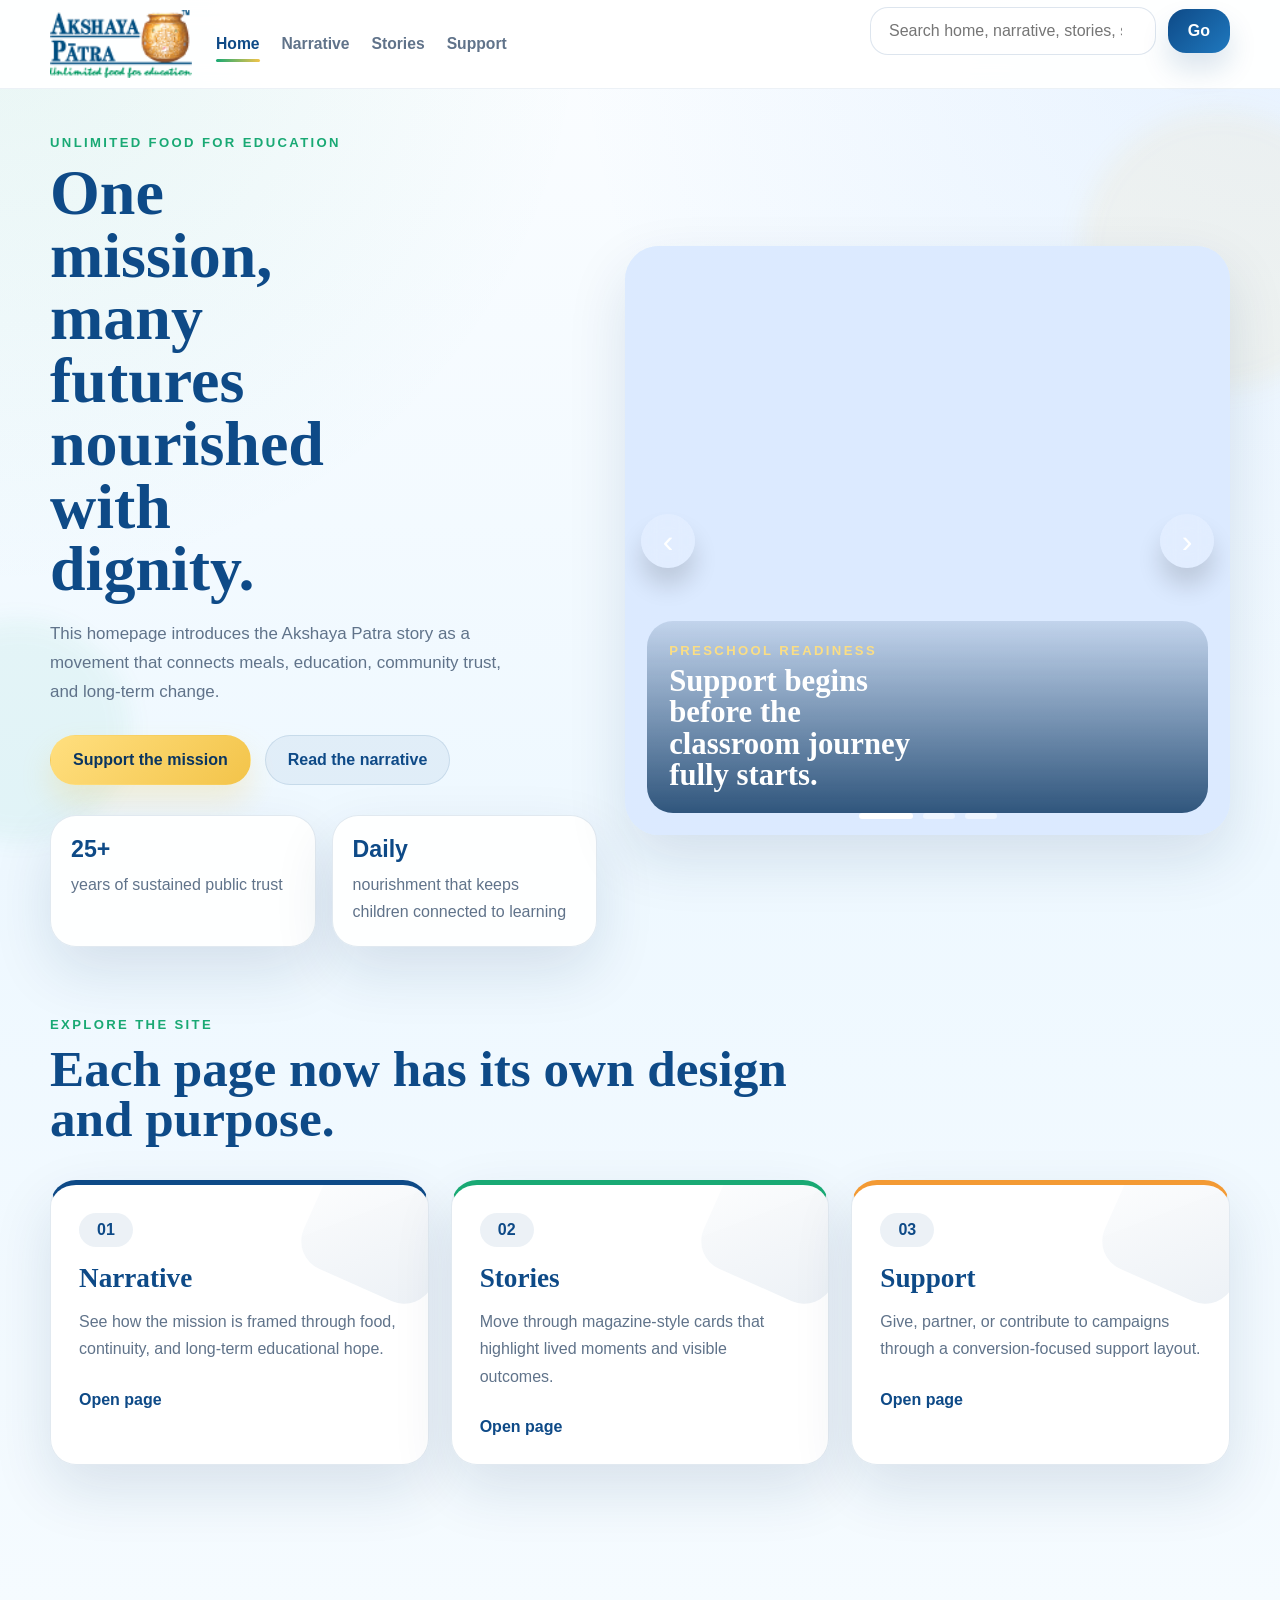
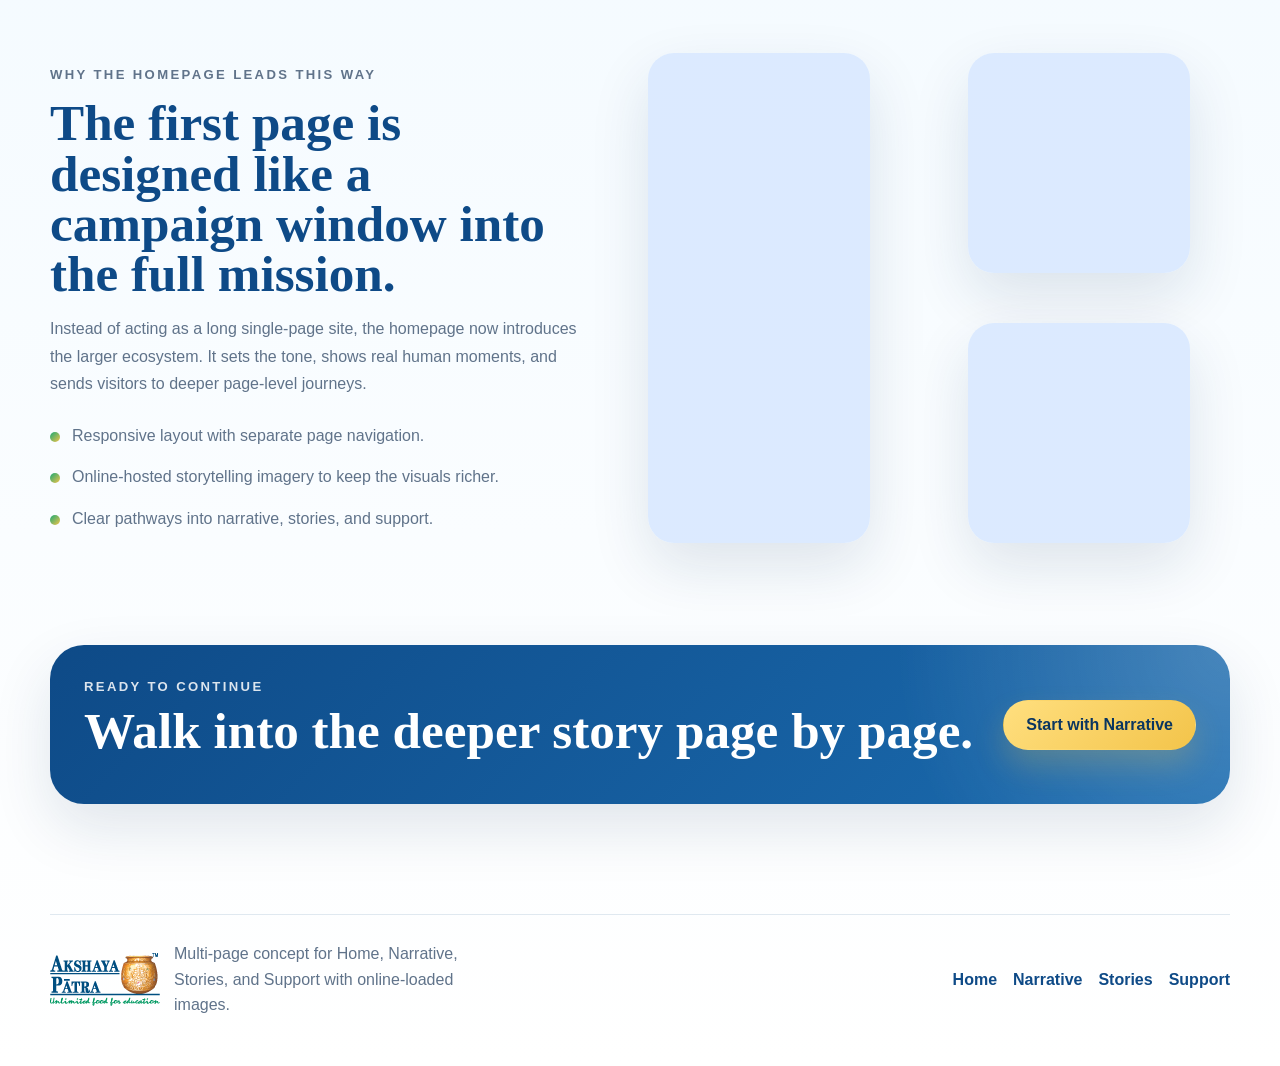
==== commit 6f3cc220: "..." ====
--- a/index.html
+++ b/index.html
@@ -3,14 +3,16 @@
 <head>
     <meta charset="UTF-8">
     <meta name="viewport" content="width=device-width, initial-scale=1.0">
-    <title>Akshaya Patra | Nourishing Futures</title>
+    <title>Akshaya Patra | Home</title>
+    <link rel="preconnect" href="https://images.squarespace-cdn.com">
+    <link rel="preconnect" href="https://cdn.nur.kz">
     <link rel="stylesheet" href="style.css">
 </head>
-<body>
+<body data-page="home">
     <div class="page-shell">
         <header class="site-header">
             <div class="container header-inner">
-                <a class="brand" href="#home" aria-label="Akshaya Patra home">
+                <a class="brand" href="index.html" aria-label="Akshaya Patra home">
                     <img src="Images/logo.png" alt="Akshaya Patra logo">
                 </a>
 
@@ -22,18 +24,17 @@
 
                 <div class="header-panel" id="site-menu">
                     <nav class="site-nav" aria-label="Primary navigation">
-                        <a class="is-active" href="#home">Home</a>
-                        <a href="#narrative">Narrative</a>
-                        <a href="#impact">Impact</a>
-                        <a href="#stories">Stories</a>
-                        <a href="#support">Support</a>
+                        <a href="index.html" data-page="home">Home</a>
+                        <a href="narrative.html" data-page="narrative">Narrative</a>
+                        <a href="stories.html" data-page="stories">Stories</a>
+                        <a href="support.html" data-page="support">Support</a>
                     </nav>
 
                     <div class="header-tools">
                         <form class="header-search" id="header-search" role="search">
-                            <label class="sr-only" for="site-search">Search sections</label>
-                            <input id="site-search" name="search" type="search" placeholder="Search stories, causes, impact" autocomplete="off">
-                            <button type="submit">Search</button>
+                            <label class="sr-only" for="site-search">Search pages</label>
+                            <input id="site-search" name="search" type="search" placeholder="Search home, narrative, stories, support" autocomplete="off">
+                            <button type="submit">Go</button>
                         </form>
                         <p class="search-feedback" id="search-feedback" aria-live="polite"></p>
                     </div>
@@ -42,35 +43,55 @@
         </header>
 
         <main>
-            <section class="hero-section" id="home">
-                <div class="container">
+            <section class="page-hero page-hero--home">
+                <div class="container hero-grid">
                     <div class="hero-copy">
-                        <div class="hero-copy__text">
-                            <p class="eyebrow">Unlimited food for education</p>
-                            <h1>Care that nourishes children, elders, and the future they deserve.</h1>
-                        </div>
-
-                        <div class="hero-copy__aside">
-                            <p class="lead">
-                                Akshaya Patra brings together trusted meal programs, education support, and long-term social impact through one unified mission.
-                            </p>
-
-                            <div class="hero-actions">
-                                <a class="btn btn-primary" href="#support">Support the mission</a>
-                                <a class="btn btn-secondary" href="#narrative">Explore narrative</a>
+                        <p class="eyebrow">Unlimited food for education</p>
+                        <h1>One mission, many futures nourished with dignity.</h1>
+                        <p class="hero-summary">
+                            This homepage introduces the Akshaya Patra story as a movement that connects meals, education, community trust, and long-term change.
+                        </p>
+
+                        <div class="hero-actions">
+                            <a class="btn btn-primary" href="support.html">Support the mission</a>
+                            <a class="btn btn-secondary" href="narrative.html">Read the narrative</a>
+                        </div>
+
+                        <div class="hero-stat-row">
+                            <article class="hero-stat">
+                                <strong>25+</strong>
+                                <span>years of sustained public trust</span>
+                            </article>
+                            <article class="hero-stat">
+                                <strong>Daily</strong>
+                                <span>nourishment that keeps children connected to learning</span>
+                            </article>
+                        </div>
+                    </div>
+
+                    <div class="hero-slider" aria-label="Akshaya Patra highlights">
+                        <article class="hero-slide is-active">
+                            <div class="media-cover" style="--image:url('https://images.squarespace-cdn.com/content/v1/536a5888e4b00eb13d91423a/1659445428794-OX0CXXG5NZYES7ZX3AI8/IMG_7058.jpeg');" role="img" aria-label="Children sitting together in a preschool supported learning environment"></div>
+                            <div class="slide-overlay">
+                                <p class="slide-kicker">Preschool readiness</p>
+                                <h2>Support begins before the classroom journey fully starts.</h2>
                             </div>
-                        </div>
-                    </div>
-
-                    <div class="hero-stage" aria-label="Campaign highlights">
-                        <article class="hero-slide is-active" data-slide="0">
-                            <img src="Images/slide1.jpg" alt="Akshaya Patra campaign for nourishing elderly mothers with daily meals">
-                        </article>
-                        <article class="hero-slide" data-slide="1">
-                            <img src="Images/slide2.jpg" alt="Children in school uniforms highlighted in an Akshaya Patra support campaign">
-                        </article>
-                        <article class="hero-slide" data-slide="2">
-                            <img src="Images/slide3.jpg" alt="Children receiving a promise of meals in an Akshaya Patra campaign">
+                        </article>
+
+                        <article class="hero-slide">
+                            <div class="media-cover" style="--image:url('https://images.squarespace-cdn.com/content/v1/536a5888e4b00eb13d91423a/1659436718221-VFOZ4K7F36OJOO4K39JK/IMG_7336.jpg');" role="img" aria-label="A teacher guiding children in a bright classroom"></div>
+                            <div class="slide-overlay">
+                                <p class="slide-kicker">Learning support</p>
+                                <h2>Focused guidance helps children stay present, confident, and engaged.</h2>
+                            </div>
+                        </article>
+
+                        <article class="hero-slide">
+                            <div class="media-cover" style="--image:url('https://images.squarespace-cdn.com/content/v1/536a5888e4b00eb13d91423a/1660217101926-XVSJSJWUNPPFZID9H8QS/WhatsApp%2BImage%2B2022-07-29%2Bat%2B10.47.57%2BAM.jpeg');" role="img" aria-label="Children interacting with donated school supplies"></div>
+                            <div class="slide-overlay">
+                                <p class="slide-kicker">Tools for growth</p>
+                                <h2>Meals, supplies, and care together create more complete support.</h2>
+                            </div>
                         </article>
 
                         <button class="slider-control prev" type="button" data-direction="prev" aria-label="Previous slide">
@@ -86,224 +107,94 @@
                             <button type="button" data-dot="2" aria-label="Go to slide 3" aria-selected="false"></button>
                         </div>
                     </div>
-
-                    <div class="trust-strip">
-                        <article class="trust-item">
-                            <span class="trust-icon" aria-hidden="true">
-                                <svg viewBox="0 0 24 24">
-                                    <circle cx="8" cy="8" r="3"></circle>
-                                    <circle cx="16.5" cy="9" r="2.5"></circle>
-                                    <path d="M3.5 19c.8-2.6 3-4 5.5-4s4.7 1.4 5.5 4"></path>
-                                    <path d="M13 18.5c.5-1.9 2.1-3 4.2-3 1.6 0 3 .6 4 2"></path>
-                                </svg>
-                            </span>
-                            <div>
-                                <h3>2 Nutritious Meals Every Day</h3>
-                                <p>Dependable nourishment that strengthens health, dignity, and daily resilience.</p>
-                            </div>
-                        </article>
-
-                        <article class="trust-item">
-                            <span class="trust-icon" aria-hidden="true">
-                                <svg viewBox="0 0 24 24">
-                                    <path d="M12 3l7 3v5c0 4.1-2.8 7.7-7 8.9-4.2-1.2-7-4.8-7-8.9V6l7-3z"></path>
-                                    <path d="M9 12l2 2 4-4"></path>
-                                </svg>
-                            </span>
-                            <div>
-                                <h3>Transparent and Trusted</h3>
-                                <p>Programs are designed to keep the mission clear, measurable, and community-centered.</p>
-                            </div>
-                        </article>
-
-                        <article class="trust-item">
-                            <span class="trust-icon" aria-hidden="true">
-                                <svg viewBox="0 0 24 24">
-                                    <path d="M6 4h9l3 3v13H6z"></path>
-                                    <path d="M15 4v3h3"></path>
-                                    <path d="M9 11h6"></path>
-                                    <path d="M9 15h6"></path>
-                                </svg>
-                            </span>
-                            <div>
-                                <h3>Tax Exemption under 80G</h3>
-                                <p>Supporters can contribute with confidence while helping scale meaningful impact.</p>
-                            </div>
-                        </article>
-                    </div>
-
-                    <div class="mission-banner">
-                        <p>Together, let&apos;s ensure every child and aged mother is well nourished.</p>
-                        <a class="mission-link" href="#support">Become a supporter</a>
-                    </div>
-                </div>
-            </section>
-
-            <section class="narrative-section" id="narrative">
+                </div>
+            </section>
+
+            <section class="page-section page-section--tight">
                 <div class="container">
-                    <div class="section-intro centered">
-                        <p class="eyebrow">Akshaya Patra Narrative</p>
-                        <h2>Food, sustainability, and education move forward together.</h2>
+                    <div class="section-heading">
+                        <p class="eyebrow">Explore the site</p>
+                        <h2>Each page now has its own design and purpose.</h2>
+                    </div>
+
+                    <div class="route-grid">
+                        <article class="route-card route-card--navy">
+                            <span class="route-index">01</span>
+                            <h3>Narrative</h3>
+                            <p>See how the mission is framed through food, continuity, and long-term educational hope.</p>
+                            <a href="narrative.html">Open page</a>
+                        </article>
+
+                        <article class="route-card route-card--green">
+                            <span class="route-index">02</span>
+                            <h3>Stories</h3>
+                            <p>Move through magazine-style cards that highlight lived moments and visible outcomes.</p>
+                            <a href="stories.html">Open page</a>
+                        </article>
+
+                        <article class="route-card route-card--gold">
+                            <span class="route-index">03</span>
+                            <h3>Support</h3>
+                            <p>Give, partner, or contribute to campaigns through a conversion-focused support layout.</p>
+                            <a href="support.html">Open page</a>
+                        </article>
+                    </div>
+                </div>
+            </section>
+
+            <section class="page-section">
+                <div class="container feature-split">
+                    <div class="feature-copy">
+                        <p class="eyebrow">Why the homepage leads this way</p>
+                        <h2>The first page is designed like a campaign window into the full mission.</h2>
                         <p>
-                            The mission goes beyond serving meals. Each intervention connects immediate nourishment with stronger learning outcomes and more sustainable communities.
+                            Instead of acting as a long single-page site, the homepage now introduces the larger ecosystem. It sets the tone, shows real human moments, and sends visitors to deeper page-level journeys.
                         </p>
-                    </div>
-
-                    <div class="narrative-layout">
-                        <article class="narrative-card narrative-card--primary">
-                            <img src="Images/key-food2.png" alt="Food for education primary cause">
-                            <p>
-                                School meal support reduces classroom hunger and helps children stay present, focused, and ready to learn every day.
-                            </p>
-                            <a href="#impact">Why this matters</a>
-                        </article>
-
-                        <div class="narrative-orbit">
-                            <img src="Images/key-circle.png" alt="Social causes supported by TAPF">
-                        </div>
-
-                        <div class="narrative-stack">
-                            <article class="narrative-card narrative-card--green">
-                                <img src="Images/key-sustainability2.png" alt="Sustainability ancillary cause">
-                                <p>
-                                    Scalable systems and community-aligned operations help keep impact responsible, efficient, and built for continuity.
-                                </p>
-                                <a href="#stories">See the story</a>
-                            </article>
-
-                            <article class="narrative-card narrative-card--gold">
-                                <img src="Images/key-educationmdm2.png" alt="Education beyond mid-day meal ancillary cause">
-                                <p>
-                                    When children receive dependable nourishment, they gain the stability needed to pursue education beyond the basics.
-                                </p>
-                                <a href="#support">Join the effort</a>
-                            </article>
-                        </div>
-                    </div>
-                </div>
-            </section>
-
-            <section class="impact-section" id="impact">
-                <div class="container impact-grid">
-                    <div class="impact-copy">
-                        <p class="eyebrow">Impact that compounds</p>
-                        <h2>Every dependable meal can unlock a chain of better outcomes.</h2>
-                        <p>
-                            Nourishment is the entry point, but the ripple effect reaches attendance, dignity, family confidence, and a stronger sense of possibility for the future.
-                        </p>
-
-                        <div class="impact-points">
-                            <article class="impact-point">
-                                <strong>Nutrition first</strong>
-                                <p>Healthy meals create the energy and consistency children and elders need for daily life.</p>
-                            </article>
-
-                            <article class="impact-point">
-                                <strong>Trust-driven delivery</strong>
-                                <p>Transparent systems make the work dependable for donors, partners, and the communities receiving support.</p>
-                            </article>
-
-                            <article class="impact-point">
-                                <strong>Human-centered growth</strong>
-                                <p>The mission expands in ways that protect dignity while building stronger long-term educational opportunity.</p>
-                            </article>
-                        </div>
-                    </div>
-
-                    <div class="stats-grid">
-                        <article class="stat-card">
-                            <strong>25+</strong>
-                            <span>years of sustained social impact reflected across the campaign story</span>
-                        </article>
-
-                        <article class="stat-card stat-card--accent">
-                            <strong>2</strong>
-                            <span>nutritious meals every day highlighted as a promise of care and continuity</span>
-                        </article>
-
-                        <article class="stat-card stat-card--green">
-                            <strong>3</strong>
-                            <span>connected cause areas: food, sustainability, and education</span>
-                        </article>
-
-                        <article class="stat-card">
-                            <strong>80G</strong>
-                            <span>tax exemption messaging that supports confident giving and participation</span>
-                        </article>
-                    </div>
-                </div>
-            </section>
-
-            <section class="promise-section" id="stories">
-                <div class="container promise-grid">
-                    <div class="promise-visual">
-                        <img src="Images/slide3.jpg" alt="Children being supported through a promise of meals campaign">
-                    </div>
-
-                    <div class="promise-copy">
-                        <p class="eyebrow">Stories of change</p>
-                        <h2>A promise of meals helps protect a happier childhood.</h2>
-                        <p>
-                            Reliable nourishment does more than solve hunger for the day. It helps children stay connected to school, routine, and the confidence to keep going.
-                        </p>
-
-                        <ul class="promise-list">
-                            <li>Supports attendance and classroom readiness.</li>
-                            <li>Creates a stronger foundation for learning and wellbeing.</li>
-                            <li>Turns everyday giving into visible, human impact.</li>
-                        </ul>
-
-                        <a class="btn btn-primary" href="#support">Join the effort</a>
-                    </div>
-                </div>
-            </section>
-
-            <section class="support-section" id="support">
-                <div class="container">
-                    <div class="section-intro centered">
-                        <p class="eyebrow">Get involved</p>
-                        <h2>Choose how you want to strengthen the mission.</h2>
-                        <p>
-                            Whether you contribute meals, celebrate a special day through giving, or become a long-term partner, every action helps the mission stay consistent.
-                        </p>
-                    </div>
-
-                    <div class="support-grid">
-                        <article class="support-card">
-                            <h3>Donate for meals</h3>
-                            <p>Support the most direct path to nourishment with a contribution focused on daily meal security.</p>
-                            <a href="#home">Contribute now</a>
-                        </article>
-
-                        <article class="support-card">
-                            <h3>Celebrate with purpose</h3>
-                            <p>Turn birthdays, milestones, and special moments into opportunities to extend hope to more children.</p>
-                            <a href="#stories">View campaigns</a>
-                        </article>
-
-                        <article class="support-card">
-                            <h3>Partner for impact</h3>
-                            <p>Collaborate on long-term community support through aligned, transparent, and mission-led engagement.</p>
-                            <a href="#impact">Explore partnerships</a>
-                        </article>
-                    </div>
+
+                        <div class="check-list">
+                            <p>Responsive layout with separate page navigation.</p>
+                            <p>Online-hosted storytelling imagery to keep the visuals richer.</p>
+                            <p>Clear pathways into narrative, stories, and support.</p>
+                        </div>
+                    </div>
+
+                    <div class="mosaic">
+                        <figure class="mosaic-card mosaic-card--large">
+                            <div class="media-cover" style="--image:url('https://images.squarespace-cdn.com/content/v1/536a5888e4b00eb13d91423a/1659445430431-GRQ0IA5UIKPGXF2FUV7O/IMG_3925.jpeg');" role="img" aria-label="Young students gathered in a preschool environment"></div>
+                        </figure>
+                        <figure class="mosaic-card">
+                            <div class="media-cover" style="--image:url('https://images.squarespace-cdn.com/content/v1/536a5888e4b00eb13d91423a/1659436789025-YUEYE3OEK8UP31085TT9/IMG_6709.JPG');" role="img" aria-label="Teacher helping a child in class"></div>
+                        </figure>
+                        <figure class="mosaic-card">
+                            <div class="media-cover" style="--image:url('https://images.squarespace-cdn.com/content/v1/536a5888e4b00eb13d91423a/1659445477440-W3C16ONK7BA2G8RU9MYS/IMG_7070.JPG');" role="img" aria-label="Children learning in an early education setting"></div>
+                        </figure>
+                    </div>
+                </div>
+            </section>
+
+            <section class="page-banner">
+                <div class="container banner-inner">
+                    <div>
+                        <p class="eyebrow">Ready to continue</p>
+                        <h2>Walk into the deeper story page by page.</h2>
+                    </div>
+                    <a class="btn btn-primary" href="narrative.html">Start with Narrative</a>
                 </div>
             </section>
         </main>
 
-        <footer class="footer">
+        <footer class="site-footer">
             <div class="container footer-inner">
                 <div class="footer-brand">
                     <img src="Images/logo.png" alt="Akshaya Patra logo">
-                    <p>Nourishing lives through trusted, mission-led social impact.</p>
+                    <p>Multi-page concept for Home, Narrative, Stories, and Support with online-loaded images.</p>
                 </div>
 
                 <div class="footer-links">
-                    <a href="#home">Home</a>
-                    <a href="#narrative">Narrative</a>
-                    <a href="#impact">Impact</a>
-                    <a href="#stories">Stories</a>
-                    <a href="#support">Support</a>
+                    <a href="index.html">Home</a>
+                    <a href="narrative.html">Narrative</a>
+                    <a href="stories.html">Stories</a>
+                    <a href="support.html">Support</a>
                 </div>
             </div>
         </footer>
--- a/style.css
+++ b/style.css
@@ -1,15 +1,42 @@
 :root {
-    --navy: #024e92;
-    --navy-dark: #013868;
-    --emerald: #09a46c;
-    --gold: #f5c13d;
-    --orange: #f7941d;
-    --ink: #17314f;
-    --muted: #5c7086;
-    --mist: #e7f3ff;
-    --paper: #fffdfa;
-    --line: rgba(2, 78, 146, 0.12);
-    --shadow: 0 22px 48px rgba(9, 38, 76, 0.12);
+    --navy: #0e4a87;
+    --navy-deep: #0a3560;
+    --green: #19a974;
+    --gold: #f3c44a;
+    --orange: #f39a34;
+    --cream: #fffaf2;
+    --mist: #edf6ff;
+    --ink: #18324b;
+    --muted: #60738a;
+    --line: rgba(14, 74, 135, 0.12);
+    --shadow: 0 24px 60px rgba(16, 50, 88, 0.12);
+    --radius-xl: 34px;
+    --radius-lg: 26px;
+    --radius-md: 20px;
+    --heading-font: "Georgia", "Times New Roman", serif;
+    --body-font: "Trebuchet MS", "Segoe UI", sans-serif;
+    --page-accent: var(--gold);
+    --page-soft: #eef7ff;
+}
+
+body[data-page="home"] {
+    --page-accent: var(--gold);
+    --page-soft: #eef8ff;
+}
+
+body[data-page="narrative"] {
+    --page-accent: var(--green);
+    --page-soft: #eefbf6;
+}
+
+body[data-page="stories"] {
+    --page-accent: #ef8457;
+    --page-soft: #fff4ef;
+}
+
+body[data-page="support"] {
+    --page-accent: #5fa7ff;
+    --page-soft: #eef4ff;
 }
 
 * {
@@ -22,11 +49,38 @@
 
 body {
     margin: 0;
-    font-family: "Segoe UI", "Trebuchet MS", sans-serif;
     color: var(--ink);
+    font-family: var(--body-font);
     background:
-        radial-gradient(circle at top left, rgba(9, 164, 108, 0.12), transparent 26%),
-        linear-gradient(180deg, #f8fbff 0%, #eaf4ff 40%, #ffffff 100%);
+        radial-gradient(circle at top left, rgba(25, 169, 116, 0.08), transparent 20%),
+        radial-gradient(circle at top right, rgba(95, 167, 255, 0.12), transparent 24%),
+        linear-gradient(180deg, #fbfdff 0%, var(--page-soft) 32%, #ffffff 100%);
+}
+
+body::before,
+body::after {
+    content: "";
+    position: fixed;
+    z-index: -1;
+    border-radius: 50%;
+    filter: blur(12px);
+    opacity: 0.55;
+}
+
+body::before {
+    width: 280px;
+    height: 280px;
+    right: -80px;
+    top: 110px;
+    background: rgba(243, 196, 74, 0.14);
+}
+
+body::after {
+    width: 220px;
+    height: 220px;
+    left: -90px;
+    bottom: 60px;
+    background: rgba(25, 169, 116, 0.11);
 }
 
 img {
@@ -45,7 +99,7 @@
 }
 
 .page-shell {
-    overflow: hidden;
+    overflow: clip;
 }
 
 .container {
@@ -67,17 +121,17 @@
 .site-header {
     position: sticky;
     top: 0;
-    z-index: 30;
+    z-index: 40;
+    border-bottom: 1px solid rgba(14, 74, 135, 0.08);
     background: rgba(255, 255, 255, 0.94);
     backdrop-filter: blur(14px);
-    border-bottom: 1px solid rgba(2, 78, 146, 0.08);
 }
 
 .header-inner {
     display: flex;
     align-items: center;
     gap: 24px;
-    min-height: 86px;
+    min-height: 88px;
 }
 
 .brand {
@@ -92,7 +146,7 @@
     display: flex;
     align-items: center;
     justify-content: space-between;
-    gap: 24px;
+    gap: 26px;
     flex: 1;
 }
 
@@ -108,21 +162,21 @@
     font-size: 0.98rem;
     font-weight: 700;
     color: var(--muted);
-    transition: color 0.3s ease;
+    transition: color 0.28s ease;
 }
 
 .site-nav a::after {
     content: "";
     position: absolute;
     left: 0;
-    bottom: 2px;
-    width: 100%;
+    right: 0;
+    bottom: 1px;
     height: 3px;
     border-radius: 999px;
-    background: linear-gradient(90deg, var(--emerald), var(--gold));
+    background: linear-gradient(90deg, var(--green), var(--page-accent));
     transform: scaleX(0);
     transform-origin: left;
-    transition: transform 0.3s ease;
+    transition: transform 0.28s ease;
 }
 
 .site-nav a:hover,
@@ -138,71 +192,68 @@
 .header-tools {
     display: grid;
     gap: 8px;
-    min-width: min(400px, 100%);
+    min-width: min(360px, 100%);
 }
 
 .header-search {
     display: flex;
+    align-items: center;
     gap: 12px;
-    align-items: center;
 }
 
 .header-search input {
     width: 100%;
     padding: 14px 18px;
-    border: 1px solid rgba(2, 78, 146, 0.14);
+    border: 1px solid rgba(14, 74, 135, 0.14);
     border-radius: 18px;
     background: #ffffff;
     color: var(--ink);
-    box-shadow: inset 0 1px 2px rgba(2, 78, 146, 0.04);
-    transition: border-color 0.25s ease, box-shadow 0.25s ease;
+    transition: border-color 0.24s ease, box-shadow 0.24s ease;
 }
 
 .header-search input:focus {
     outline: none;
-    border-color: rgba(2, 78, 146, 0.42);
-    box-shadow: 0 0 0 4px rgba(2, 78, 146, 0.08);
+    border-color: rgba(14, 74, 135, 0.42);
+    box-shadow: 0 0 0 4px rgba(14, 74, 135, 0.08);
 }
 
 .header-search button,
-.btn,
-.mission-link {
-    transition: transform 0.25s ease, box-shadow 0.25s ease, background 0.25s ease;
+.btn {
+    transition: transform 0.24s ease, box-shadow 0.24s ease, border-color 0.24s ease;
 }
 
 .header-search button {
     flex-shrink: 0;
-    padding: 13px 22px;
+    padding: 13px 20px;
     border: 0;
     border-radius: 18px;
-    font-weight: 700;
     color: #ffffff;
-    background: linear-gradient(135deg, var(--navy), #0f6cb5);
-    box-shadow: 0 14px 30px rgba(2, 78, 146, 0.16);
+    font-weight: 800;
     cursor: pointer;
+    background: linear-gradient(135deg, var(--navy), #1f78be);
+    box-shadow: 0 16px 28px rgba(14, 74, 135, 0.15);
 }
 
 .header-search button:hover,
-.btn:hover,
-.mission-link:hover {
+.btn:hover {
     transform: translateY(-2px);
 }
 
 .search-feedback {
     min-height: 1.2em;
     margin: 0;
-    color: var(--emerald);
+    color: var(--green);
     font-size: 0.92rem;
 }
 
 .nav-toggle {
     display: none;
-    width: 52px;
-    height: 52px;
-    border: 1px solid rgba(2, 78, 146, 0.14);
+    width: 50px;
+    height: 50px;
+    padding: 0;
+    border: 1px solid rgba(14, 74, 135, 0.14);
     border-radius: 16px;
     background: #ffffff;
-    padding: 0;
     cursor: pointer;
 }
 
@@ -211,101 +262,198 @@
     width: 22px;
     height: 2px;
     margin: 5px auto;
+    background: var(--navy);
     border-radius: 999px;
-    background: var(--navy);
-}
-
-.hero-section {
-    padding: 44px 0 34px;
-}
-
-.hero-copy {
+}
+
+.page-hero {
+    padding: 46px 0 28px;
+}
+
+.hero-grid,
+.feature-split,
+.editorial-grid,
+.story-feature,
+.support-grid,
+.pledge-grid,
+.banner-inner {
     display: grid;
-    grid-template-columns: minmax(0, 1.18fr) minmax(300px, 0.82fr);
-    gap: 24px 36px;
-    align-items: end;
-    margin-bottom: 28px;
-}
-
-.hero-copy__text {
-    max-width: 760px;
-}
-
-.hero-copy__aside {
-    display: grid;
-    gap: 24px;
-    justify-items: flex-start;
+    gap: 28px;
+}
+
+.hero-grid {
+    grid-template-columns: minmax(0, 0.95fr) minmax(0, 1.05fr);
+    align-items: center;
+}
+
+.hero-copy,
+.hero-note-card,
+.editorial-copy,
+.story-copy,
+.support-copy {
+    animation: rise-in 0.8s ease both;
 }
 
 .eyebrow {
     margin: 0 0 12px;
-    color: var(--emerald);
-    font-size: 0.84rem;
+    color: var(--green);
+    font-size: 0.82rem;
     font-weight: 800;
     letter-spacing: 0.18em;
     text-transform: uppercase;
 }
 
 .hero-copy h1,
-.section-intro h2,
-.impact-copy h2,
-.promise-copy h2 {
+.section-heading h2,
+.feature-copy h2,
+.editorial-copy h1,
+.editorial-copy h2,
+.story-copy h1,
+.story-copy h2,
+.support-copy h1,
+.support-copy h2,
+.banner-inner h2,
+.panel-card h3,
+.route-card h3,
+.journal-card h3,
+.support-card h3,
+.tier-card h3,
+.faq-card h3 {
     margin: 0;
-    font-family: "Trebuchet MS", "Gill Sans MT", sans-serif;
-    line-height: 1.02;
-    color: var(--navy);
-}
-
-.hero-copy h1 {
-    font-size: clamp(2.2rem, 4.5vw, 4.2rem);
-    max-width: 14ch;
-}
-
-.lead {
-    margin: 0;
-    max-width: 42ch;
-    font-size: 1.05rem;
+    color: var(--navy);
+    font-family: var(--heading-font);
+    line-height: 0.98;
+}
+
+.hero-copy h1,
+.editorial-copy h1,
+.story-copy h1,
+.support-copy h1 {
+    font-size: clamp(2.4rem, 5vw, 4.9rem);
+    max-width: 10ch;
+}
+
+.hero-summary,
+.feature-copy p,
+.section-heading p:last-child,
+.editorial-copy p,
+.story-copy p,
+.support-copy p,
+.panel-card p,
+.route-card p,
+.journal-card p,
+.support-card p,
+.tier-card p,
+.faq-card p,
+.timeline-copy p,
+.quote-card p,
+.story-text p,
+.impact-chip p,
+.hero-stat span {
+    color: var(--muted);
     line-height: 1.72;
-    color: var(--muted);
+}
+
+.hero-summary {
+    max-width: 48ch;
+    margin: 18px 0 0;
+    font-size: 1.06rem;
 }
 
 .hero-actions {
     display: flex;
     gap: 14px;
     flex-wrap: wrap;
-    justify-content: flex-start;
+    margin-top: 28px;
 }
 
 .btn {
     display: inline-flex;
     align-items: center;
     justify-content: center;
-    min-width: 190px;
+    min-width: 180px;
     padding: 15px 22px;
+    border: 1px solid transparent;
     border-radius: 999px;
-    border: 1px solid transparent;
     font-weight: 800;
 }
 
 .btn-primary {
-    color: var(--navy-dark);
-    background: linear-gradient(135deg, #ffd86f, var(--gold));
-    box-shadow: 0 18px 32px rgba(245, 193, 61, 0.24);
+    color: var(--navy-deep);
+    background: linear-gradient(135deg, #ffdf7f, var(--page-accent));
+    box-shadow: 0 16px 30px rgba(243, 196, 74, 0.22);
 }
 
 .btn-secondary {
     color: var(--navy);
-    background: rgba(2, 78, 146, 0.08);
-    border-color: rgba(2, 78, 146, 0.14);
-}
-
-.hero-stage {
+    background: rgba(14, 74, 135, 0.06);
+    border-color: rgba(14, 74, 135, 0.12);
+}
+
+.hero-stat-row {
+    display: grid;
+    grid-template-columns: repeat(2, minmax(0, 1fr));
+    gap: 16px;
+    margin-top: 30px;
+}
+
+.hero-stat,
+.impact-chip,
+.panel-card,
+.route-card,
+.journal-card,
+.support-card,
+.tier-card,
+.faq-card,
+.timeline-card,
+.quote-card,
+.story-text,
+.hero-note-card {
+    border: 1px solid var(--line);
+    border-radius: var(--radius-lg);
+    background: rgba(255, 255, 255, 0.94);
+    box-shadow: var(--shadow);
+}
+
+.hero-stat {
+    padding: 20px;
+}
+
+.hero-stat strong {
+    display: block;
+    margin-bottom: 8px;
+    color: var(--navy);
+    font-size: 1.45rem;
+}
+
+.hero-slider,
+.hero-frame,
+.image-panel,
+.quote-visual,
+.story-visual,
+.support-visual,
+.photo-wall-card {
     position: relative;
-    min-height: clamp(340px, 44vw, 640px);
     overflow: hidden;
-    border-radius: 34px;
+    border-radius: var(--radius-xl);
+    box-shadow: var(--shadow);
+}
+
+.media-cover {
+    width: 100%;
+    height: 100%;
+    background-color: #dbeaff;
+    background-image:
+        linear-gradient(180deg, rgba(255, 255, 255, 0.02), rgba(255, 255, 255, 0.02)),
+        var(--image);
+    background-size: cover;
+    background-position: center;
+    background-repeat: no-repeat;
+}
+
+.hero-slider {
+    min-height: clamp(360px, 46vw, 640px);
     background: #dcecff;
-    box-shadow: var(--shadow);
 }
 
 .hero-slide {
@@ -313,7 +461,7 @@
     inset: 0;
     opacity: 0;
     transform: scale(1.03);
-    transition: opacity 0.75s ease, transform 4.8s ease;
+    transition: opacity 0.7s ease, transform 4.5s ease;
 }
 
 .hero-slide.is-active {
@@ -322,26 +470,67 @@
     z-index: 1;
 }
 
-.hero-slide img {
+.hero-slide .media-cover,
+.hero-frame .media-cover,
+.image-panel .media-cover,
+.quote-visual .media-cover,
+.story-visual .media-cover,
+.support-visual .media-cover,
+.photo-wall-card .media-cover {
     width: 100%;
     height: 100%;
-    object-fit: cover;
+}
+
+.slide-overlay {
+    position: absolute;
+    left: 22px;
+    right: 22px;
+    bottom: 22px;
+    padding: 22px;
+    border-radius: 26px;
+    color: #ffffff;
+    background: linear-gradient(180deg, rgba(10, 53, 96, 0.12), rgba(10, 53, 96, 0.82));
+}
+
+.slide-kicker {
+    margin: 0 0 8px;
+    color: rgba(255, 223, 127, 0.95);
+    font-size: 0.82rem;
+    font-weight: 800;
+    letter-spacing: 0.18em;
+    text-transform: uppercase;
+}
+
+.slide-overlay h2 {
+    margin: 0;
+    max-width: 16ch;
+    font-size: clamp(1.45rem, 2.4vw, 2.35rem);
+    font-family: var(--heading-font);
+    line-height: 1.02;
 }
 
 .slider-control {
     position: absolute;
     top: 50%;
     z-index: 3;
-    width: 56px;
-    height: 56px;
+    width: 54px;
+    height: 54px;
     border: 0;
     border-radius: 50%;
-    background: rgba(255, 255, 255, 0.16);
     color: #ffffff;
+    background: rgba(255, 255, 255, 0.18);
+    backdrop-filter: blur(10px);
+    box-shadow: 0 18px 24px rgba(0, 0, 0, 0.14);
     cursor: pointer;
     transform: translateY(-50%);
-    backdrop-filter: blur(10px);
-    box-shadow: 0 18px 24px rgba(0, 0, 0, 0.12);
+}
+
+.slider-control.prev {
+    left: 16px;
+}
+
+.slider-control.next {
+    right: 16px;
 }
 
 .slider-control span {
@@ -349,22 +538,10 @@
     line-height: 1;
 }
 
-.slider-control:hover {
-    background: rgba(255, 255, 255, 0.28);
-}
-
-.slider-control.prev {
-    left: 18px;
-}
-
-.slider-control.next {
-    right: 18px;
-}
-
 .slider-dots {
     position: absolute;
     left: 50%;
-    bottom: 18px;
+    bottom: 16px;
     z-index: 3;
     display: flex;
     gap: 10px;
@@ -372,13 +549,12 @@
 }
 
 .slider-dots button {
-    width: 34px;
+    width: 32px;
     height: 6px;
     border: 0;
     border-radius: 999px;
-    background: rgba(255, 255, 255, 0.48);
+    background: rgba(255, 255, 255, 0.5);
     cursor: pointer;
-    transition: width 0.25s ease, background 0.25s ease;
 }
 
 .slider-dots button.is-active {
@@ -386,418 +562,413 @@
     background: #ffffff;
 }
 
-.trust-strip {
+.page-section {
+    padding: 86px 0;
+}
+
+.page-section--tight {
+    padding-top: 42px;
+}
+
+.section-heading {
+    max-width: 760px;
+    margin-bottom: 36px;
+}
+
+.section-heading h2,
+.feature-copy h2,
+.editorial-copy h2,
+.story-copy h2,
+.support-copy h2,
+.banner-inner h2 {
+    font-size: clamp(2rem, 4vw, 3.5rem);
+    margin-bottom: 14px;
+}
+
+.route-grid,
+.impact-grid,
+.timeline-grid,
+.journal-grid,
+.tier-grid,
+.faq-grid {
+    display: grid;
+    gap: 22px;
+}
+
+.route-grid,
+.journal-grid,
+.tier-grid,
+.faq-grid {
+    grid-template-columns: repeat(3, minmax(0, 1fr));
+}
+
+.impact-grid {
+    grid-template-columns: repeat(4, minmax(0, 1fr));
+}
+
+.route-card,
+.journal-card,
+.support-card,
+.tier-card,
+.faq-card {
     position: relative;
-    z-index: 4;
-    display: grid;
-    grid-template-columns: repeat(3, minmax(0, 1fr));
-    gap: 18px;
-    width: min(1120px, calc(100% - 24px));
-    margin: 20px auto 0;
-}
-
-.trust-item {
-    display: flex;
-    gap: 16px;
-    align-items: flex-start;
-    padding: 24px;
-    border: 1px solid var(--line);
-    border-radius: 26px;
-    background: rgba(255, 255, 255, 0.96);
-    box-shadow: 0 18px 34px rgba(9, 38, 76, 0.1);
-}
-
-.trust-icon {
-    display: grid;
-    place-items: center;
-    flex-shrink: 0;
-    width: 58px;
-    height: 58px;
-    border-radius: 18px;
-    color: #ffffff;
-    background: linear-gradient(135deg, var(--navy), #1874b7);
-}
-
-.trust-icon svg {
-    width: 28px;
-    height: 28px;
-    fill: none;
-    stroke: currentColor;
-    stroke-linecap: round;
-    stroke-linejoin: round;
-    stroke-width: 1.75;
-}
-
-.trust-item h3 {
-    margin: 0 0 8px;
-    font-size: 1.08rem;
-    color: var(--navy);
-}
-
-.trust-item p {
-    margin: 0;
-    color: var(--muted);
-    line-height: 1.62;
-    font-size: 0.96rem;
-}
-
-.mission-banner {
-    display: flex;
-    justify-content: space-between;
-    align-items: center;
-    gap: 18px;
-    width: min(1120px, calc(100% - 24px));
-    margin: 22px auto 0;
-    padding: 22px 28px;
-    border-radius: 26px;
-    color: #ffffff;
-    background:
-        radial-gradient(circle at top right, rgba(255, 255, 255, 0.18), transparent 26%),
-        linear-gradient(135deg, var(--navy), #0d5ba2);
-    box-shadow: var(--shadow);
-}
-
-.mission-banner p {
-    margin: 0;
-    font-size: 1.12rem;
-    font-weight: 700;
-}
-
-.mission-link {
+    overflow: hidden;
+    padding: 28px;
+}
+
+.route-card::before,
+.journal-card::before,
+.support-card::before,
+.tier-card::before {
+    content: "";
+    position: absolute;
+    top: -34px;
+    right: -26px;
+    width: 140px;
+    height: 140px;
+    border-radius: 30px;
+    transform: rotate(24deg);
+    background: linear-gradient(135deg, rgba(255, 255, 255, 0), rgba(14, 74, 135, 0.08));
+}
+
+.route-index {
     display: inline-flex;
     align-items: center;
     justify-content: center;
-    padding: 13px 20px;
+    min-width: 54px;
+    padding: 8px 12px;
     border-radius: 999px;
-    border: 1px solid rgba(255, 255, 255, 0.24);
-    background: rgba(255, 255, 255, 0.14);
-    font-weight: 700;
-}
-
-section {
-    padding: 92px 0;
-}
-
-.section-intro {
-    max-width: 760px;
-}
-
-.centered {
-    margin: 0 auto 48px;
-    text-align: center;
-}
-
-.section-intro h2 {
-    font-size: clamp(2rem, 4vw, 3.35rem);
-    margin-bottom: 16px;
-}
-
-.section-intro p:last-child,
-.impact-copy > p:last-of-type,
-.promise-copy p {
+    color: var(--navy);
+    font-weight: 800;
+    background: rgba(14, 74, 135, 0.08);
+}
+
+.route-card h3,
+.journal-card h3,
+.support-card h3,
+.tier-card h3,
+.faq-card h3 {
+    margin-top: 18px;
+    font-size: 1.7rem;
+}
+
+.route-card a,
+.journal-card a,
+.support-card a,
+.tier-card a {
+    display: inline-flex;
+    margin-top: 12px;
+    color: var(--navy);
+    font-weight: 800;
+}
+
+.route-card--navy {
+    border-top: 5px solid var(--navy);
+}
+
+.route-card--green {
+    border-top: 5px solid var(--green);
+}
+
+.route-card--gold {
+    border-top: 5px solid var(--orange);
+}
+
+.feature-split,
+.story-feature,
+.support-grid,
+.pledge-grid {
+    grid-template-columns: minmax(0, 0.92fr) minmax(0, 1.08fr);
+    align-items: center;
+}
+
+.check-list {
+    display: grid;
+    gap: 14px;
+    margin-top: 24px;
+}
+
+.check-list p {
+    position: relative;
+    margin: 0;
+    padding-left: 22px;
     color: var(--muted);
-    line-height: 1.72;
-    font-size: 1.04rem;
-}
-
-.narrative-section {
-    background: linear-gradient(180deg, rgba(2, 78, 146, 0.08), rgba(255, 255, 255, 0) 72%);
-}
-
-.narrative-layout {
+}
+
+.check-list p::before {
+    content: "";
+    position: absolute;
+    left: 0;
+    top: 10px;
+    width: 10px;
+    height: 10px;
+    border-radius: 50%;
+    background: linear-gradient(135deg, var(--green), var(--page-accent));
+}
+
+.mosaic {
     display: grid;
-    grid-template-columns: 1.02fr 0.9fr 1.02fr;
-    gap: 28px;
+    grid-template-columns: repeat(2, minmax(0, 1fr));
+    gap: 18px;
+}
+
+.mosaic-card {
+    min-height: 220px;
+    overflow: hidden;
+    border-radius: var(--radius-lg);
+    box-shadow: var(--shadow);
+}
+
+.mosaic-card--large {
+    grid-row: span 2;
+    min-height: 458px;
+}
+
+.page-banner {
+    padding: 0 0 86px;
+}
+
+.banner-inner {
+    grid-template-columns: minmax(0, 1fr) auto;
     align-items: center;
-}
-
-.narrative-card,
-.impact-point,
-.stat-card,
-.promise-copy,
-.support-card {
-    background: #ffffff;
+    padding: 34px;
+    border-radius: 34px;
+    color: #ffffff;
+    background:
+        radial-gradient(circle at top right, rgba(255, 255, 255, 0.2), transparent 28%),
+        linear-gradient(135deg, var(--navy), #1b6cb0);
+    box-shadow: var(--shadow);
+}
+
+.banner-inner h2,
+.banner-inner .eyebrow {
+    color: #ffffff;
+}
+
+.banner-inner .eyebrow {
+    opacity: 0.85;
+}
+
+.page-hero--narrative .hero-grid,
+.page-hero--stories .hero-grid,
+.page-hero--support .hero-grid {
+    grid-template-columns: minmax(0, 1fr) minmax(0, 0.86fr);
+}
+
+.hero-frame {
+    min-height: 620px;
+}
+
+.hero-frame::after {
+    content: "";
+    position: absolute;
+    inset: auto 0 0 0;
+    height: 44%;
+    background: linear-gradient(180deg, rgba(10, 53, 96, 0), rgba(10, 53, 96, 0.72));
+}
+
+.hero-note-card {
+    position: absolute;
+    right: 24px;
+    bottom: 24px;
+    z-index: 2;
+    max-width: 320px;
+    padding: 24px;
+}
+
+.panel-stack,
+.story-stack {
+    display: grid;
+    gap: 18px;
+}
+
+.panel-card {
+    padding: 24px;
+}
+
+.panel-card h3 {
+    font-size: 1.45rem;
+    margin-bottom: 10px;
+}
+
+.impact-chip {
+    padding: 24px;
+}
+
+.impact-chip strong {
+    display: block;
+    margin-bottom: 10px;
+    color: var(--navy);
+    font-size: 1.15rem;
+}
+
+.timeline-grid {
+    grid-template-columns: repeat(3, minmax(0, 1fr));
+}
+
+.timeline-card {
+    padding: 26px;
+}
+
+.timeline-step {
+    display: inline-flex;
+    align-items: center;
+    justify-content: center;
+    width: 48px;
+    height: 48px;
+    border-radius: 16px;
+    color: var(--navy);
+    font-weight: 800;
+    background: rgba(14, 74, 135, 0.08);
+}
+
+.timeline-card h3 {
+    margin: 18px 0 10px;
+    color: var(--navy);
+    font-size: 1.36rem;
+    font-family: var(--heading-font);
+}
+
+.editorial-grid {
+    grid-template-columns: minmax(0, 1.06fr) minmax(0, 0.94fr);
+    align-items: start;
+}
+
+.photo-wall {
+    display: grid;
+    grid-template-columns: repeat(2, minmax(0, 1fr));
+    gap: 18px;
+}
+
+.photo-wall-card {
+    min-height: 230px;
+}
+
+.photo-wall-card--tall {
+    min-height: 478px;
+    grid-row: span 2;
+}
+
+.quote-card {
+    padding: 34px;
+    background: linear-gradient(180deg, #ffffff, #f8fcff);
+}
+
+.quote-card p {
+    margin: 0;
+    font-size: 1.2rem;
+    line-height: 1.75;
+}
+
+.quote-card strong {
+    display: inline-block;
+    margin-top: 16px;
+    color: var(--navy);
+}
+
+.story-feature {
+    align-items: stretch;
+}
+
+.story-visual {
+    min-height: 540px;
+}
+
+.story-copy {
+    padding: 34px;
+    border-radius: var(--radius-xl);
+    background: rgba(255, 255, 255, 0.88);
     border: 1px solid var(--line);
     box-shadow: var(--shadow);
 }
 
-.narrative-card {
-    position: relative;
-    overflow: hidden;
-    min-height: 288px;
-    padding: 28px;
-    border-radius: 30px;
-}
-
-.narrative-card::before {
-    content: "";
-    position: absolute;
-    right: -56px;
-    bottom: -74px;
-    width: 170px;
-    height: 170px;
-    border-radius: 50%;
-    background: radial-gradient(circle, rgba(9, 164, 108, 0.12), transparent 70%);
-}
-
-.narrative-card img {
-    width: min(100%, 420px);
-    margin-bottom: 18px;
-}
-
-.narrative-card p {
-    position: relative;
-    z-index: 1;
-    margin: 0 0 18px;
-    color: var(--muted);
-    line-height: 1.72;
-}
-
-.narrative-card a {
-    position: relative;
-    z-index: 1;
-    color: var(--navy);
-    font-weight: 800;
-}
-
-.narrative-card--primary {
-    border-top: 6px solid var(--navy);
-}
-
-.narrative-card--green {
-    border-top: 6px solid var(--emerald);
-}
-
-.narrative-card--gold {
-    border-top: 6px solid var(--orange);
-}
-
-.narrative-orbit {
-    aspect-ratio: 1;
-    display: grid;
-    place-items: center;
-    padding: 20px;
-    border-radius: 50%;
-    background: linear-gradient(180deg, rgba(2, 78, 146, 0.07), rgba(255, 255, 255, 0.96));
-    box-shadow: inset 0 0 0 1px rgba(2, 78, 146, 0.1), var(--shadow);
-}
-
-.narrative-stack {
-    display: grid;
-    gap: 24px;
-}
-
-.impact-section {
-    position: relative;
-}
-
-.impact-section::before {
-    content: "";
-    position: absolute;
-    right: -60px;
-    top: 80px;
-    width: 420px;
-    height: 420px;
-    border-radius: 50%;
-    background: radial-gradient(circle, rgba(9, 164, 108, 0.12), transparent 68%);
-    pointer-events: none;
-}
-
-.impact-grid {
-    position: relative;
-    z-index: 1;
-    display: grid;
-    grid-template-columns: 1.08fr 1fr;
-    gap: 32px;
-    align-items: start;
-}
-
-.impact-copy h2 {
-    font-size: clamp(2rem, 4vw, 3.15rem);
-    max-width: 12ch;
-    margin: 0 0 18px;
-}
-
-.impact-points {
-    display: grid;
-    gap: 18px;
-    margin-top: 28px;
-}
-
-.impact-point {
-    padding: 22px;
-    border-radius: 22px;
-}
-
-.impact-point strong {
-    display: block;
-    margin-bottom: 8px;
-    color: var(--navy);
-    font-size: 1.05rem;
-}
-
-.impact-point p {
-    margin: 0;
-    color: var(--muted);
-    line-height: 1.62;
-}
-
-.stats-grid {
-    display: grid;
-    grid-template-columns: repeat(2, minmax(0, 1fr));
-    gap: 20px;
-}
-
-.stat-card {
-    display: flex;
-    flex-direction: column;
-    justify-content: space-between;
-    min-height: 182px;
-    padding: 28px;
-    border-radius: 28px;
-    background: linear-gradient(180deg, #ffffff, #f4faff);
-}
-
-.stat-card strong {
-    font-family: "Trebuchet MS", "Gill Sans MT", sans-serif;
-    font-size: clamp(2.8rem, 5vw, 4.2rem);
-    line-height: 1;
-    color: var(--navy);
-}
-
-.stat-card span {
-    max-width: 18ch;
-    color: var(--muted);
-    line-height: 1.64;
-}
-
-.stat-card--accent {
-    background: linear-gradient(135deg, rgba(245, 193, 61, 0.18), rgba(255, 255, 255, 0.96));
-}
-
-.stat-card--green {
-    background: linear-gradient(135deg, rgba(9, 164, 108, 0.16), rgba(255, 255, 255, 0.96));
-}
-
-.promise-section {
-    padding-top: 38px;
-}
-
-.promise-grid {
-    display: grid;
-    grid-template-columns: 1.05fr 0.95fr;
-    gap: 30px;
-    align-items: center;
-}
-
-.promise-visual {
-    min-height: 430px;
-    overflow: hidden;
-    border-radius: 32px;
-    box-shadow: var(--shadow);
-}
-
-.promise-visual img {
-    width: 100%;
-    height: 100%;
-    object-fit: cover;
-}
-
-.promise-copy {
-    padding: 36px;
-    border-radius: 32px;
-}
-
-.promise-copy h2 {
-    font-size: clamp(2rem, 4vw, 3rem);
-    margin-bottom: 16px;
-}
-
-.promise-list {
-    margin: 26px 0 0;
+.story-list {
+    margin: 24px 0 0;
     padding: 0;
     list-style: none;
     display: grid;
     gap: 14px;
 }
 
-.promise-list li {
-    display: flex;
-    gap: 12px;
-    align-items: flex-start;
+.story-list li {
+    position: relative;
+    padding-left: 22px;
     color: var(--muted);
-    line-height: 1.62;
-}
-
-.promise-list li::before {
+    line-height: 1.66;
+}
+
+.story-list li::before {
     content: "";
-    flex-shrink: 0;
+    position: absolute;
+    left: 0;
+    top: 9px;
     width: 10px;
     height: 10px;
-    margin-top: 8px;
     border-radius: 50%;
-    background: linear-gradient(135deg, var(--emerald), var(--gold));
-}
-
-.promise-copy .btn {
+    background: linear-gradient(135deg, var(--green), var(--page-accent));
+}
+
+.journal-card .media-cover,
+.support-card .media-cover {
+    width: 100%;
+    height: 220px;
+    border-radius: 18px;
+    margin-bottom: 20px;
+}
+
+.support-grid {
+    align-items: stretch;
+}
+
+.support-visual {
+    min-height: 620px;
+}
+
+.support-copy {
+    display: grid;
+    align-content: center;
+}
+
+.support-metrics {
+    display: grid;
+    grid-template-columns: repeat(2, minmax(0, 1fr));
+    gap: 16px;
     margin-top: 28px;
 }
 
-.support-section {
-    background: linear-gradient(180deg, rgba(2, 78, 146, 0.08), rgba(255, 255, 255, 0) 72%);
-}
-
-.support-grid {
-    display: grid;
-    grid-template-columns: repeat(3, minmax(0, 1fr));
-    gap: 22px;
-    margin-top: 40px;
-}
-
-.support-card {
-    position: relative;
-    overflow: hidden;
-    padding: 30px;
-    border-radius: 30px;
-}
-
-.support-card::after {
-    content: "";
-    position: absolute;
-    top: -42px;
-    right: -30px;
-    width: 150px;
-    height: 150px;
-    border-radius: 34px;
-    background: linear-gradient(135deg, rgba(245, 193, 61, 0.18), rgba(2, 78, 146, 0.08));
-    transform: rotate(25deg);
-}
-
-.support-card h3 {
-    position: relative;
-    z-index: 1;
-    margin: 0 0 12px;
-    color: var(--navy);
-    font-size: 1.22rem;
-}
-
-.support-card p {
-    position: relative;
-    z-index: 1;
-    margin: 0 0 22px;
-    color: var(--muted);
-    line-height: 1.72;
-}
-
-.support-card a {
-    position: relative;
-    z-index: 1;
-    color: var(--navy);
+.support-metric {
+    padding: 22px;
+    border-radius: 24px;
+    border: 1px solid var(--line);
+    background: rgba(255, 255, 255, 0.92);
+    box-shadow: var(--shadow);
+}
+
+.support-metric strong {
+    display: block;
+    margin-bottom: 8px;
+    color: var(--navy);
+    font-size: 1.3rem;
+}
+
+.tier-card {
+    min-height: 280px;
+}
+
+.tier-price {
+    display: block;
+    margin: 18px 0 12px;
+    color: var(--navy);
+    font-size: 2rem;
     font-weight: 800;
 }
 
-.footer {
-    padding: 30px 0 48px;
+.faq-card {
+    min-height: 100%;
+}
+
+.site-footer {
+    padding: 24px 0 48px;
 }
 
 .footer-inner {
@@ -805,8 +976,8 @@
     justify-content: space-between;
     align-items: center;
     gap: 24px;
-    padding-top: 28px;
-    border-top: 1px solid rgba(2, 78, 146, 0.12);
+    padding-top: 26px;
+    border-top: 1px solid rgba(14, 74, 135, 0.12);
 }
 
 .footer-brand {
@@ -821,9 +992,9 @@
 
 .footer-brand p {
     margin: 0;
+    max-width: 34ch;
     color: var(--muted);
-    max-width: 30ch;
-    line-height: 1.55;
+    line-height: 1.6;
 }
 
 .footer-links {
@@ -834,24 +1005,10 @@
     font-weight: 700;
 }
 
-.hero-copy,
-.hero-stage,
-.trust-item,
-.mission-banner,
-.narrative-card,
-.narrative-orbit,
-.impact-point,
-.stat-card,
-.promise-visual,
-.promise-copy,
-.support-card {
-    animation: rise-in 0.8s ease both;
-}
-
 @keyframes rise-in {
     from {
         opacity: 0;
-        transform: translateY(22px);
+        transform: translateY(20px);
     }
 
     to {
@@ -861,28 +1018,28 @@
 }
 
 @media (max-width: 1120px) {
-    .hero-copy {
+    .hero-grid,
+    .page-hero--narrative .hero-grid,
+    .page-hero--stories .hero-grid,
+    .page-hero--support .hero-grid,
+    .feature-split,
+    .editorial-grid,
+    .story-feature,
+    .support-grid,
+    .pledge-grid,
+    .banner-inner {
         grid-template-columns: 1fr;
     }
 
-    .hero-copy__aside {
-        gap: 18px;
-    }
-
-    .trust-strip,
-    .mission-banner {
-        width: 100%;
-    }
-
-    .narrative-layout,
     .impact-grid,
-    .promise-grid {
-        grid-template-columns: 1fr;
-    }
-
-    .narrative-orbit {
-        max-width: 440px;
-        margin: 0 auto;
+    .timeline-grid {
+        grid-template-columns: repeat(2, minmax(0, 1fr));
+    }
+
+    .hero-frame,
+    .support-visual,
+    .story-visual {
+        min-height: 460px;
     }
 }
 
@@ -902,7 +1059,6 @@
         width: 100%;
         flex-direction: column;
         align-items: stretch;
-        gap: 18px;
         padding: 8px 0 12px;
     }
 
@@ -916,10 +1072,6 @@
         gap: 8px;
     }
 
-    .site-nav a {
-        padding: 6px 0;
-    }
-
     .header-tools {
         min-width: 0;
         width: 100%;
@@ -934,19 +1086,19 @@
         width: 100%;
     }
 
-    .trust-strip,
-    .stats-grid,
-    .support-grid {
+    .route-grid,
+    .journal-grid,
+    .tier-grid,
+    .faq-grid,
+    .impact-grid,
+    .timeline-grid,
+    .hero-stat-row,
+    .support-metrics {
         grid-template-columns: 1fr;
     }
-
-    .mission-banner {
-        flex-direction: column;
-        align-items: flex-start;
-    }
-}
-
-@media (max-width: 640px) {
+}
+
+@media (max-width: 720px) {
     .container {
         width: min(1180px, calc(100% - 20px));
     }
@@ -955,21 +1107,55 @@
         width: 124px;
     }
 
-    .hero-section {
-        padding-top: 28px;
-    }
-
-    .hero-copy h1 {
-        font-size: clamp(2rem, 10vw, 3.2rem);
-    }
-
-    .btn {
-        width: 100%;
-    }
-
-    .hero-stage {
-        min-height: 240px;
+    .page-hero {
+        padding-top: 26px;
+    }
+
+    .hero-copy h1,
+    .editorial-copy h1,
+    .story-copy h1,
+    .support-copy h1 {
+        font-size: clamp(2rem, 10vw, 3.4rem);
+    }
+
+    .hero-slider {
+        min-height: 280px;
         border-radius: 24px;
+    }
+
+    .hero-frame,
+    .support-visual,
+    .story-visual {
+        min-height: 320px;
+        border-radius: 24px;
+    }
+
+    .mosaic,
+    .photo-wall {
+        grid-template-columns: 1fr;
+    }
+
+    .mosaic-card--large,
+    .photo-wall-card--tall {
+        grid-row: auto;
+        min-height: 260px;
+    }
+
+    .route-card,
+    .journal-card,
+    .support-card,
+    .tier-card,
+    .faq-card,
+    .hero-stat,
+    .impact-chip,
+    .panel-card,
+    .timeline-card,
+    .quote-card,
+    .story-copy,
+    .support-metric,
+    .hero-note-card {
+        padding: 22px;
+        border-radius: 22px;
     }
 
     .slider-control {
@@ -982,37 +1168,11 @@
     }
 
     .slider-dots button.is-active {
-        width: 44px;
-    }
-
-    .trust-strip {
-        margin-top: 18px;
-    }
-
-    .trust-item,
-    .mission-banner,
-    .narrative-card,
-    .impact-point,
-    .stat-card,
-    .promise-copy,
-    .support-card {
-        padding: 22px;
-        border-radius: 24px;
-    }
-
-    .section-intro h2,
-    .impact-copy h2,
-    .promise-copy h2 {
-        font-size: clamp(1.8rem, 8vw, 2.5rem);
-    }
-
-    .promise-visual {
-        min-height: 260px;
-        border-radius: 24px;
-    }
-
-    section {
-        padding: 74px 0;
+        width: 42px;
+    }
+
+    .btn {
+        width: 100%;
     }
 
     .footer-inner,
